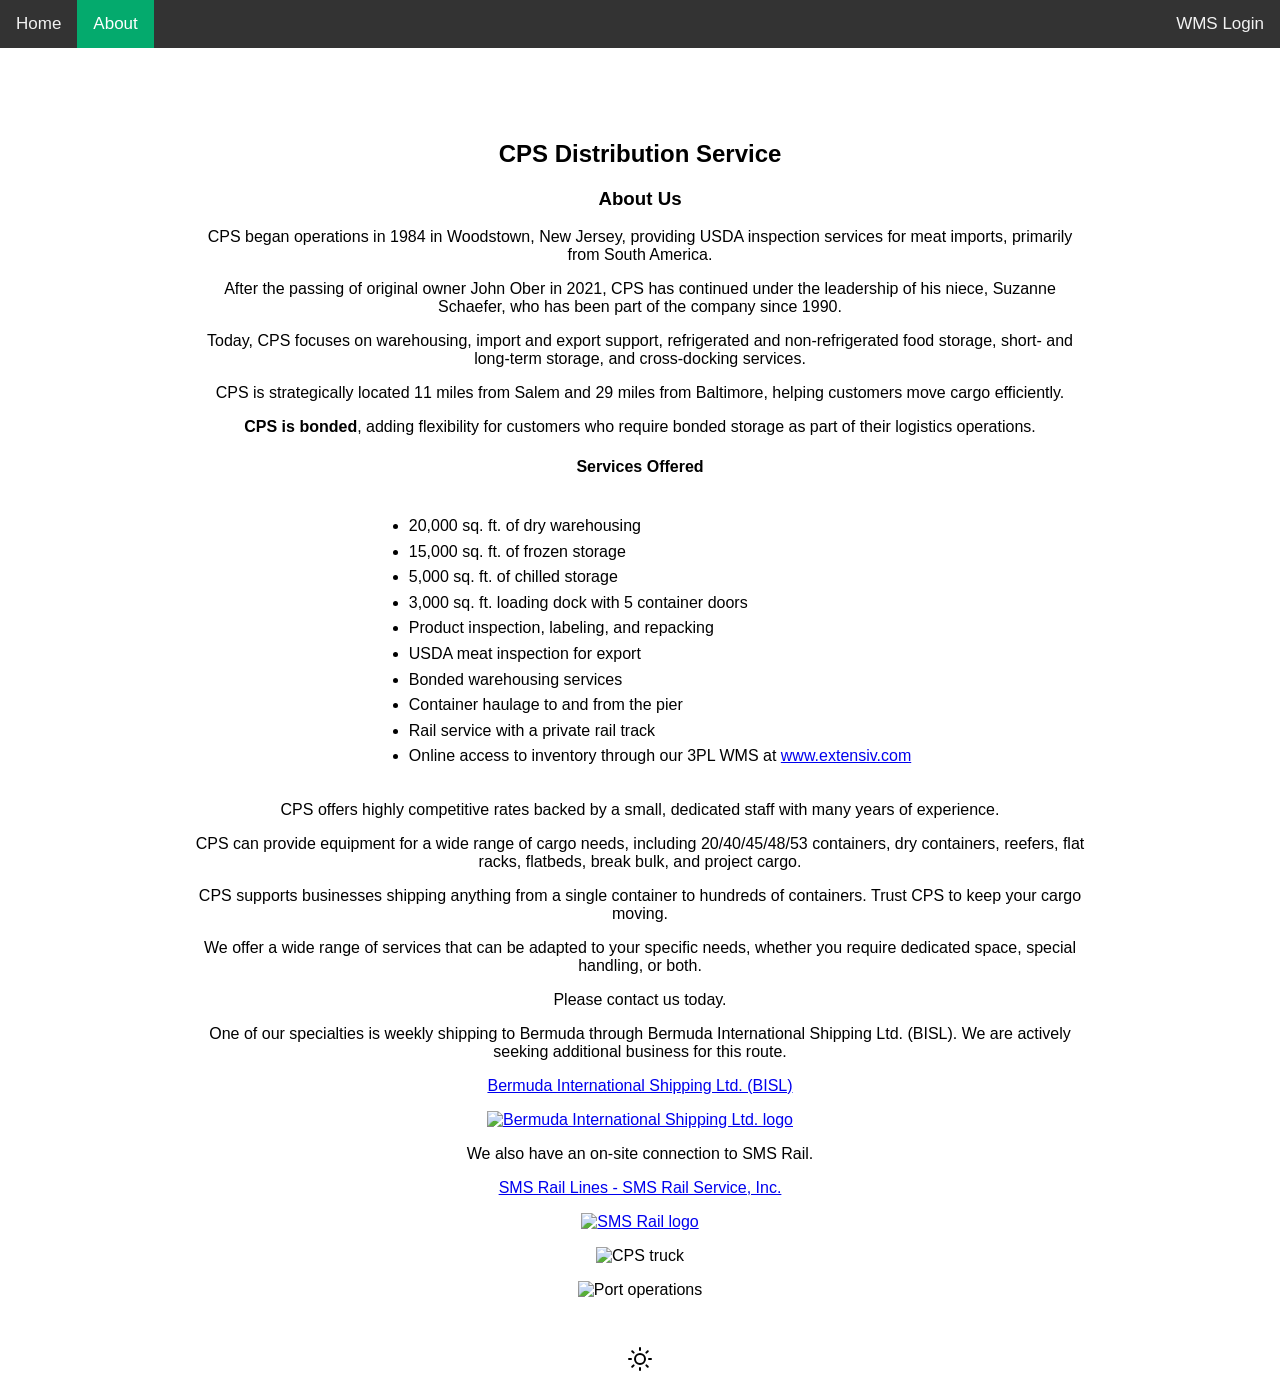
==== about.html @ a98e23cc "Update About page bonded status Co-authored-by: Copilot <223556219+Copilot@users.noreply.github.com>" ====
<!doctype html>
<html>
<head>
<!-- Google tag (gtag.js) --> 
<script async src="https://www.googletagmanager.com/gtag/js?id=G-Y0MDS5JPE9"></script> 
<script>
  window.dataLayer = window.dataLayer || [];
  function gtag(){dataLayer.push(arguments);}
  gtag('js', new Date());

  gtag('config', 'G-Y0MDS5JPE9');
</script>
<meta charset="utf-8">
<title>About www.cpsdist.com</title>
	<link rel="stylesheet" href="mystyle.css">
</head>

<body>

<div class="topnav"> 
	<a href="index.html">Home</a> 
	<a class="active" href="about.html">About</a>
	
  <div class="topnav-right"> 
	  <a href="https://app.extensiv.com/">WMS Login</a> 
	</div>
</div>
<main class="page-section content-wrap">
 <h2>&nbsp;</h2>
 <h2>CPS Distribution Service</h2>
 <h3>About Us</h3>

 <p>CPS began operations in 1984 in Woodstown, New Jersey, providing USDA inspection services for meat imports, primarily from South America.</p>
 <p>After the passing of original owner John Ober in 2021, CPS has continued under the leadership of his niece, Suzanne Schaefer, who has been part of the company since 1990.</p>
 <p>Today, CPS focuses on warehousing, import and export support, refrigerated and non-refrigerated food storage, short- and long-term storage, and cross-docking services.</p>
 <p>CPS is strategically located 11 miles from Salem and 29 miles from Baltimore, helping customers move cargo efficiently.</p>
 <p><strong>CPS is bonded</strong>, adding flexibility for customers who require bonded storage as part of their logistics operations.</p>

 <h4>Services Offered</h4>
 <div class="container">
	<ul class="myUL">
		<li>20,000 sq. ft. of dry warehousing</li>
		<li>15,000 sq. ft. of frozen storage</li>
		<li>5,000 sq. ft. of chilled storage</li>
		<li>3,000 sq. ft. loading dock with 5 container doors</li>
	  	<li>Product inspection, labeling, and repacking</li>
	   	<li>USDA meat inspection for export</li>
	   	<li>Bonded warehousing services</li>
	   	<li>Container haulage to and from the pier</li>
	   	<li>Rail service with a private rail track</li>
	   	<li>Online access to inventory through our 3PL WMS at <a href="https://www.extensiv.com">www.extensiv.com</a></li>
	</ul>
 </div>

 <p>CPS offers highly competitive rates backed by a small, dedicated staff with many years of experience.</p>
 <p>CPS can provide equipment for a wide range of cargo needs, including 20/40/45/48/53 containers, dry containers, reefers, flat racks, flatbeds, break bulk, and project cargo.</p>
 <p>CPS supports businesses shipping anything from a single container to hundreds of containers. Trust CPS to keep your cargo moving.</p>
 <p>We offer a wide range of services that can be adapted to your specific needs, whether you require dedicated space, special handling, or both.</p>
 <p>Please contact us today.</p>

 <p>One of our specialties is weekly shipping to Bermuda through Bermuda International Shipping Ltd. (BISL). We are actively seeking additional business for this route.</p>
 <p><a href="https://bermudaislander.bm/">Bermuda International Shipping Ltd. (BISL)</a></p>
 <p><a href="https://bermudaislander.bm/"><img class="about-logo" src="Photos/bisl.jpg" width="80" height="121" alt="Bermuda International Shipping Ltd. logo"></a></p>

 <p>We also have an on-site connection to SMS Rail.</p>
 <p><a href="https://smsrail.com/">SMS Rail Lines - SMS Rail Service, Inc.</a></p>
 <p><a href="https://smsrail.com/"><img class="about-logo" src="Photos/SMSLogo.png" width="202" height="113" alt="SMS Rail logo"></a></p>

 <p><img class="about-photo" src="Photos/BlueTruck.jpg" alt="CPS truck" width="650" height="433"></p>
 <p><img class="about-photo" src="Photos/Port.jpg" width="650" height="433" alt="Port operations"></p>
</main>

		<div align="center" class="toggle-container" id="themeToggle">
            <svg class="sun-icon" xmlns="http://www.w3.org/2000/svg" width="24" height="24" viewBox="0 0 24 24" fill="none" stroke="currentColor" stroke-width="2" stroke-linecap="round" stroke-linejoin="round">
                <circle cx="12" cy="12" r="5"></circle>
                <line x1="12" y1="1" x2="12" y2="3"></line>
                <line x1="12" y1="21" x2="12" y2="23"></line>
                <line x1="4.22" y1="4.22" x2="5.64" y2="5.64"></line>
                <line x1="18.36" y1="18.36" x2="19.78" y2="19.78"></line>
                <line x1="1" y1="12" x2="3" y2="12"></line>
                <line x1="21" y1="12" x2="23" y2="12"></line>
                <line x1="4.22" y1="19.78" x2="5.64" y2="18.36"></line>
                <line x1="18.36" y1="5.64" x2="19.78" y2="4.22"></line>
            </svg>
            <svg class="moon-icon" xmlns="http://www.w3.org/2000/svg" width="24" height="24" viewBox="0 0 24 24" fill="none" stroke="currentColor" stroke-width="2" stroke-linecap="round" stroke-linejoin="round">
                <path d="M21 12.79A9 9 0 1 1 11.21 3 7 7 0 0 0 21 12.79z"></path>
            </svg>
	</div>
		    <script src="script.js"></script>


<!-- Cloudflare Web Analytics --><script defer src='https://static.cloudflareinsights.com/beacon.min.js' data-cf-beacon='{"token": "e6b9dbf8e96c4eba8fe6dc95c6034bb9"}'></script><!-- End Cloudflare Web Analytics -->
	

</body>
</html>
---- mystyle.css ----
/* CSS Document */

body {
    margin: 0;
    font-family: Arial, Helvetica, sans-serif;
	background-color: white;
	color: black;
}
.dark-mode {
  background-color: black;
  color: white;
}

div.container {
  text-align: center;
}

.content-wrap {
  max-width: 900px;
  margin: 0 auto;
  padding: 72px 20px 32px;
  text-align: center;
}

.content-wrap h2,
.content-wrap h3,
.content-wrap h4,
.content-wrap p {
  margin-left: auto;
  margin-right: auto;
}

ul.myUL {
  display: inline-block;
  text-align: left;
  line-height: 1.6;
}

.about-logo {
  max-width: 100%;
  height: auto;
}

.about-photo {
  max-width: 100%;
  height: auto;
}

.topnav {
    overflow: hidden;
    background-color: #333;
	position: fixed;
	width: 100%;
	top: 0px;
}
.topnav a {
    float: left;
    color: #f2f2f2;
    text-align: center;
    padding: 14px 16px;
    text-decoration: none;
    font-size: 17px;
}
.topnav a:hover {
    background-color: #ddd;
    color: black;
}
.topnav a.active {
    background-color: #04AA6D;
    color: white;
}
.topnav-right {
    float: right;
}


/* Styles for the toggle container */
.toggle-container {
    cursor: pointer;
}
/* Styles for the sun and moon icons */
.sun-icon, .moon-icon {
    width: 24px;
    height: 24px;
    transition: opacity 0.3s;
}
/* Hide moon icon by default (light mode) */
.moon-icon {
    display: none;
}
/* Show moon icon and hide sun icon in dark mode */
.dark-mode .sun-icon {
    display: none;
}
.dark-mode .moon-icon {
    display: inline-block;
}

/* Mobile map */
@media screen and (max-width:767px) {
iframe[src*="google"] {
    width: 95% !important;
}
}
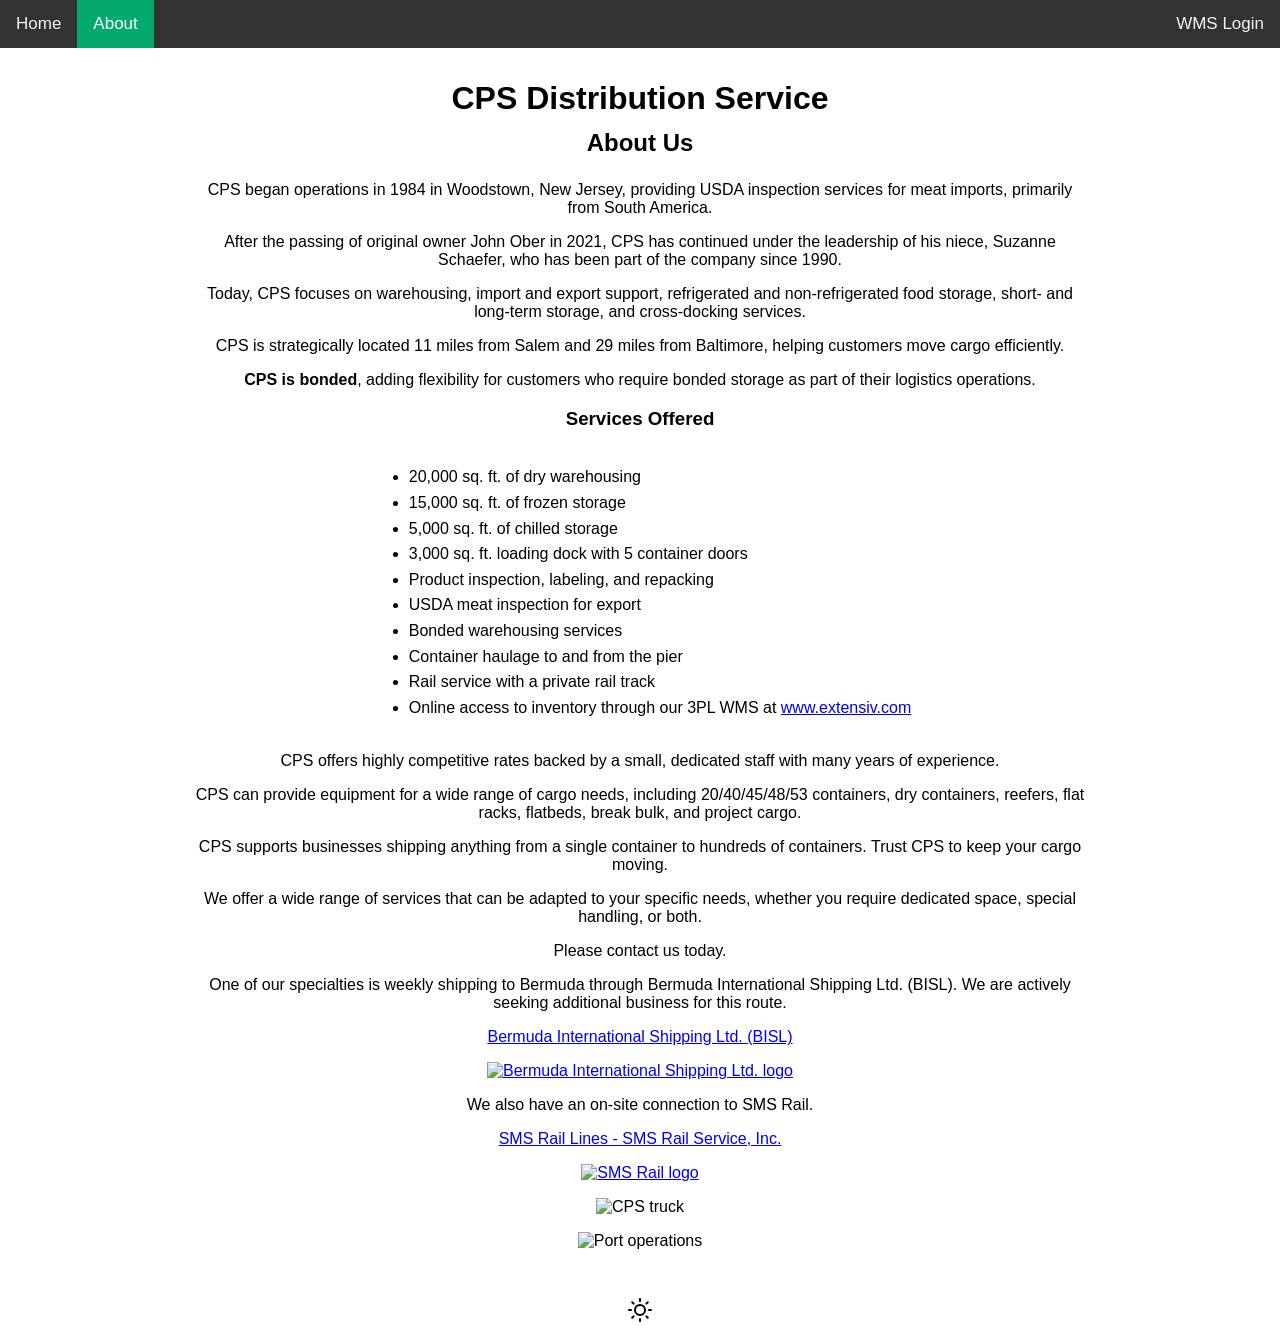
==== commit 5da6aa64: "Align home and about page headers Co-authored-by: Copilot <223556219+Copilot@users.noreply.github.co" ====
--- a/about.html
+++ b/about.html
@@ -26,9 +26,10 @@
 	</div>
 </div>
 <main class="page-section content-wrap">
- <h2>&nbsp;</h2>
- <h2>CPS Distribution Service</h2>
- <h3>About Us</h3>
+ <header class="page-header">
+   <h1>CPS Distribution Service</h1>
+   <h2>About Us</h2>
+ </header>
 
  <p>CPS began operations in 1984 in Woodstown, New Jersey, providing USDA inspection services for meat imports, primarily from South America.</p>
  <p>After the passing of original owner John Ober in 2021, CPS has continued under the leadership of his niece, Suzanne Schaefer, who has been part of the company since 1990.</p>
@@ -36,7 +37,7 @@
  <p>CPS is strategically located 11 miles from Salem and 29 miles from Baltimore, helping customers move cargo efficiently.</p>
  <p><strong>CPS is bonded</strong>, adding flexibility for customers who require bonded storage as part of their logistics operations.</p>
 
- <h4>Services Offered</h4>
+ <h3>Services Offered</h3>
  <div class="container">
 	<ul class="myUL">
 		<li>20,000 sq. ft. of dry warehousing</li>
--- a/mystyle.css
+++ b/mystyle.css
@@ -22,6 +22,21 @@
   text-align: center;
 }
 
+.page-header {
+  padding-top: 8px;
+  margin-bottom: 24px;
+}
+
+.page-header h1,
+.page-header h2 {
+  margin: 0;
+}
+
+.page-header h2 {
+  margin-top: 12px;
+}
+
+.content-wrap h1,
 .content-wrap h2,
 .content-wrap h3,
 .content-wrap h4,
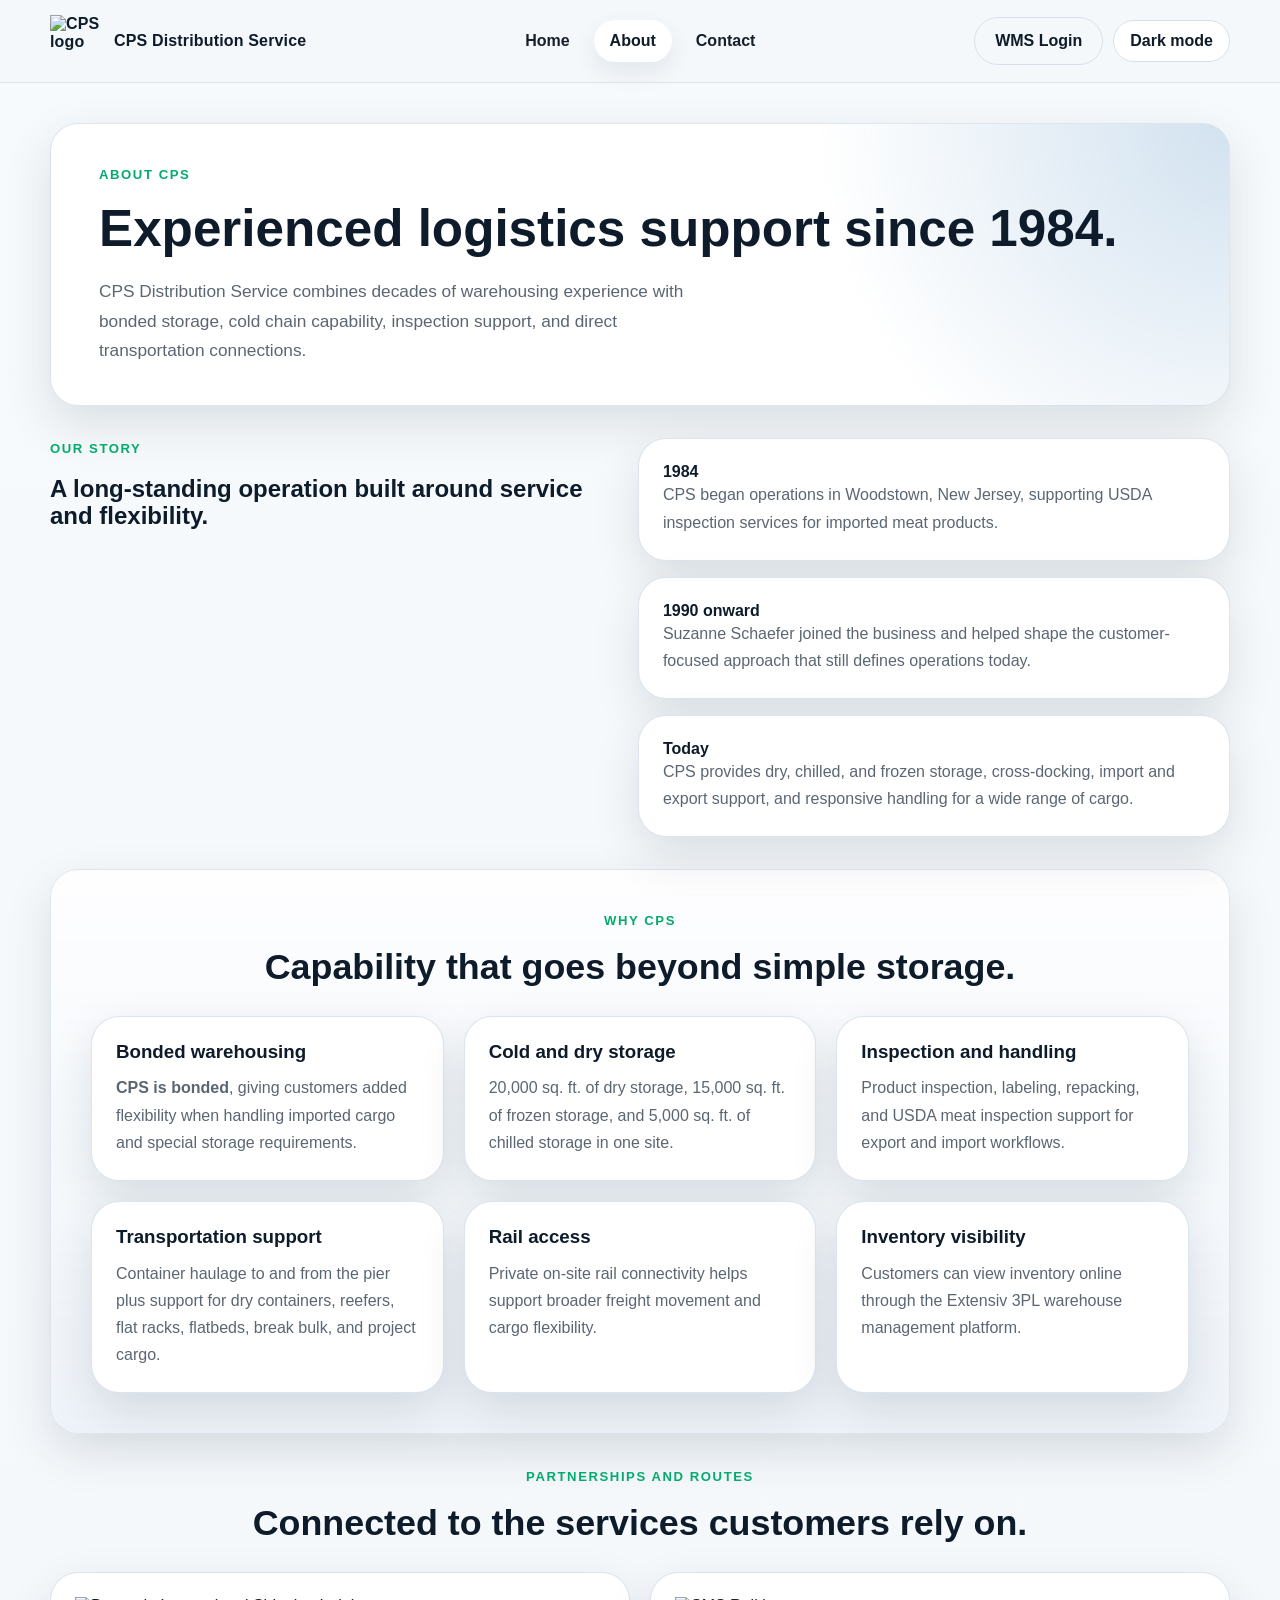
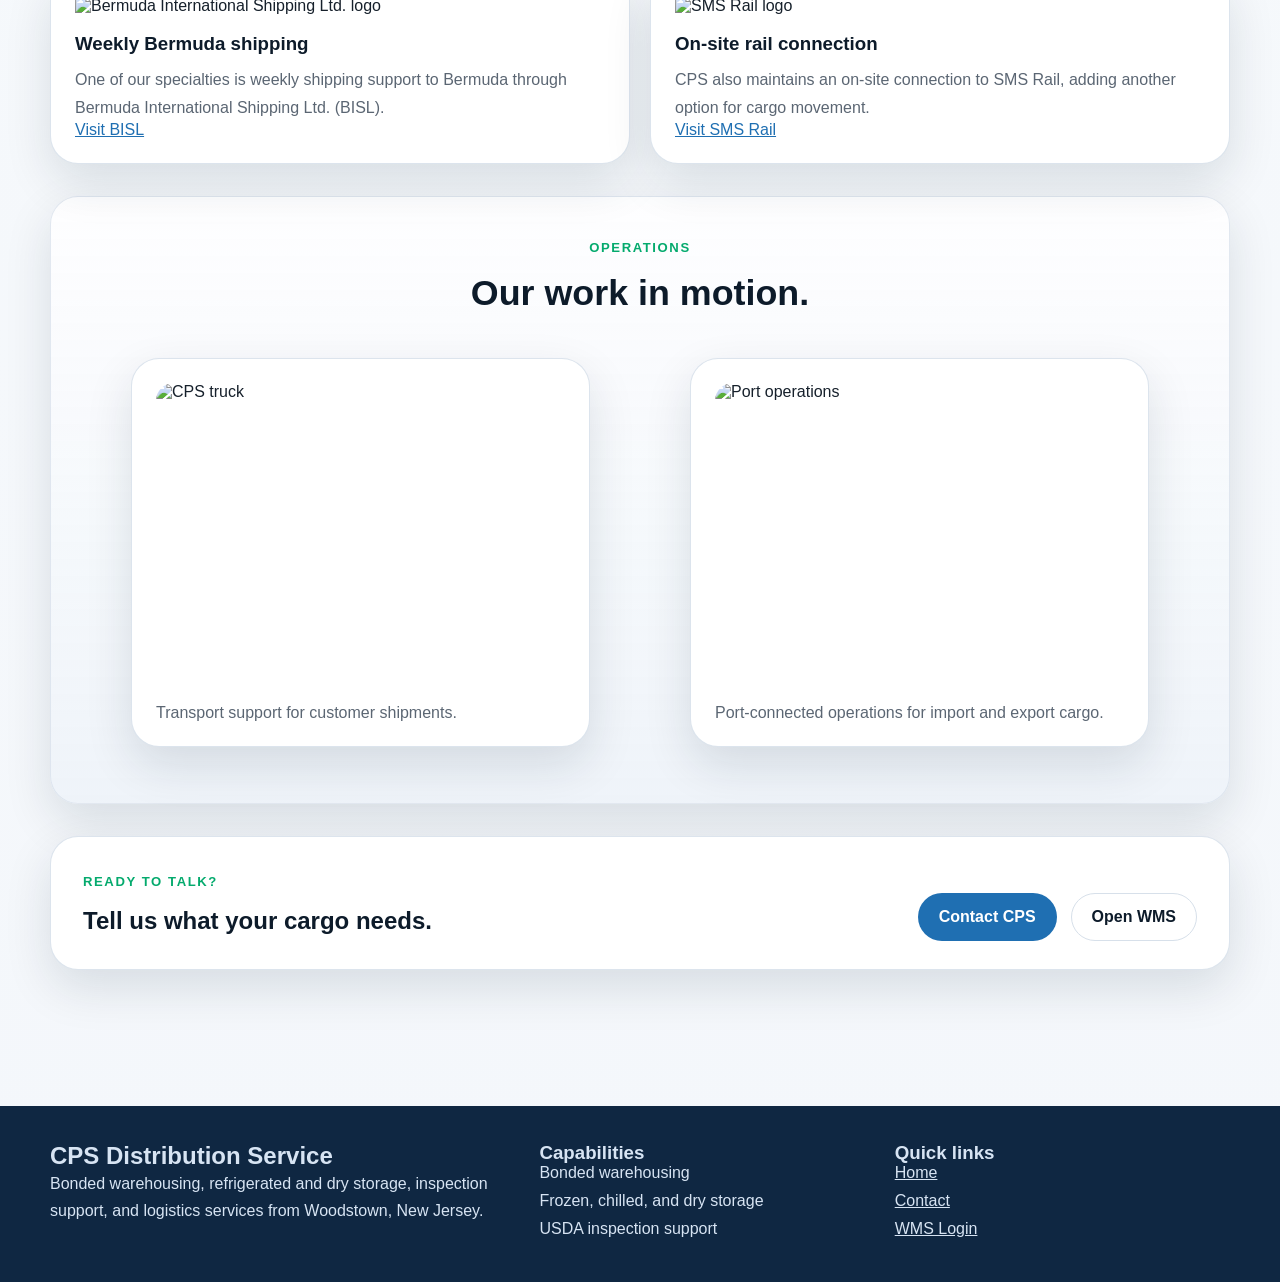
==== commit 8be16e94: "Refresh CPS website design Co-authored-by: Copilot <223556219+Copilot@users.noreply.github.com>" ====
--- a/about.html
+++ b/about.html
@@ -1,8 +1,8 @@
 <!doctype html>
-<html>
+<html lang="en">
 <head>
-<!-- Google tag (gtag.js) --> 
-<script async src="https://www.googletagmanager.com/gtag/js?id=G-Y0MDS5JPE9"></script> 
+<!-- Google tag (gtag.js) -->
+<script async src="https://www.googletagmanager.com/gtag/js?id=G-Y0MDS5JPE9"></script>
 <script>
   window.dataLayer = window.dataLayer || [];
   function gtag(){dataLayer.push(arguments);}
@@ -11,87 +11,174 @@
   gtag('config', 'G-Y0MDS5JPE9');
 </script>
 <meta charset="utf-8">
-<title>About www.cpsdist.com</title>
-	<link rel="stylesheet" href="mystyle.css">
+<meta name="viewport" content="width=device-width, initial-scale=1">
+<title>About CPS Distribution Service</title>
+<meta name="description" content="Learn about CPS Distribution Service, our bonded warehousing capabilities, cold storage, rail access, and shipping partnerships.">
+<link rel="stylesheet" href="mystyle.css">
 </head>
 
 <body>
+<header class="site-header">
+  <div class="topnav">
+    <a class="nav-brand" href="index.html">
+      <img src="Photos/Trans.png" alt="CPS logo">
+      <span>CPS Distribution Service</span>
+    </a>
+    <nav class="nav-links" aria-label="Main navigation">
+      <a href="index.html">Home</a>
+      <a class="active" href="about.html">About</a>
+      <a href="contact.html">Contact</a>
+    </nav>
+    <div class="nav-actions">
+      <a class="button button-secondary nav-button" href="https://app.extensiv.com/">WMS Login</a>
+      <button class="theme-toggle" id="themeToggle" type="button" aria-label="Toggle color theme">Dark mode</button>
+    </div>
+  </div>
+</header>
 
-<div class="topnav"> 
-	<a href="index.html">Home</a> 
-	<a class="active" href="about.html">About</a>
-	
-  <div class="topnav-right"> 
-	  <a href="https://app.extensiv.com/">WMS Login</a> 
-	</div>
-</div>
-<main class="page-section content-wrap">
- <header class="page-header">
-   <h1>CPS Distribution Service</h1>
-   <h2>About Us</h2>
- </header>
+<main class="page-main">
+  <section class="hero hero-page">
+    <div class="section-heading section-heading-left">
+      <p class="eyebrow">About CPS</p>
+      <h1>Experienced logistics support since 1984.</h1>
+      <p class="hero-text">CPS Distribution Service combines decades of warehousing experience with bonded storage, cold chain capability, inspection support, and direct transportation connections.</p>
+    </div>
+  </section>
 
- <p>CPS began operations in 1984 in Woodstown, New Jersey, providing USDA inspection services for meat imports, primarily from South America.</p>
- <p>After the passing of original owner John Ober in 2021, CPS has continued under the leadership of his niece, Suzanne Schaefer, who has been part of the company since 1990.</p>
- <p>Today, CPS focuses on warehousing, import and export support, refrigerated and non-refrigerated food storage, short- and long-term storage, and cross-docking services.</p>
- <p>CPS is strategically located 11 miles from Salem and 29 miles from Baltimore, helping customers move cargo efficiently.</p>
- <p><strong>CPS is bonded</strong>, adding flexibility for customers who require bonded storage as part of their logistics operations.</p>
+  <section class="section">
+    <div class="split-section">
+      <div>
+        <p class="eyebrow">Our story</p>
+        <h2>A long-standing operation built around service and flexibility.</h2>
+      </div>
+      <div class="stacked-cards">
+        <article class="info-card">
+          <strong>1984</strong>
+          <p>CPS began operations in Woodstown, New Jersey, supporting USDA inspection services for imported meat products.</p>
+        </article>
+        <article class="info-card">
+          <strong>1990 onward</strong>
+          <p>Suzanne Schaefer joined the business and helped shape the customer-focused approach that still defines operations today.</p>
+        </article>
+        <article class="info-card">
+          <strong>Today</strong>
+          <p>CPS provides dry, chilled, and frozen storage, cross-docking, import and export support, and responsive handling for a wide range of cargo.</p>
+        </article>
+      </div>
+    </div>
+  </section>
 
- <h3>Services Offered</h3>
- <div class="container">
-	<ul class="myUL">
-		<li>20,000 sq. ft. of dry warehousing</li>
-		<li>15,000 sq. ft. of frozen storage</li>
-		<li>5,000 sq. ft. of chilled storage</li>
-		<li>3,000 sq. ft. loading dock with 5 container doors</li>
-	  	<li>Product inspection, labeling, and repacking</li>
-	   	<li>USDA meat inspection for export</li>
-	   	<li>Bonded warehousing services</li>
-	   	<li>Container haulage to and from the pier</li>
-	   	<li>Rail service with a private rail track</li>
-	   	<li>Online access to inventory through our 3PL WMS at <a href="https://www.extensiv.com">www.extensiv.com</a></li>
-	</ul>
- </div>
+  <section class="section section-muted">
+    <div class="section-heading">
+      <p class="eyebrow">Why CPS</p>
+      <h2>Capability that goes beyond simple storage.</h2>
+    </div>
+    <div class="cards-grid">
+      <article class="card">
+        <h3>Bonded warehousing</h3>
+        <p><strong>CPS is bonded</strong>, giving customers added flexibility when handling imported cargo and special storage requirements.</p>
+      </article>
+      <article class="card">
+        <h3>Cold and dry storage</h3>
+        <p>20,000 sq. ft. of dry storage, 15,000 sq. ft. of frozen storage, and 5,000 sq. ft. of chilled storage in one site.</p>
+      </article>
+      <article class="card">
+        <h3>Inspection and handling</h3>
+        <p>Product inspection, labeling, repacking, and USDA meat inspection support for export and import workflows.</p>
+      </article>
+      <article class="card">
+        <h3>Transportation support</h3>
+        <p>Container haulage to and from the pier plus support for dry containers, reefers, flat racks, flatbeds, break bulk, and project cargo.</p>
+      </article>
+      <article class="card">
+        <h3>Rail access</h3>
+        <p>Private on-site rail connectivity helps support broader freight movement and cargo flexibility.</p>
+      </article>
+      <article class="card">
+        <h3>Inventory visibility</h3>
+        <p>Customers can view inventory online through the Extensiv 3PL warehouse management platform.</p>
+      </article>
+    </div>
+  </section>
 
- <p>CPS offers highly competitive rates backed by a small, dedicated staff with many years of experience.</p>
- <p>CPS can provide equipment for a wide range of cargo needs, including 20/40/45/48/53 containers, dry containers, reefers, flat racks, flatbeds, break bulk, and project cargo.</p>
- <p>CPS supports businesses shipping anything from a single container to hundreds of containers. Trust CPS to keep your cargo moving.</p>
- <p>We offer a wide range of services that can be adapted to your specific needs, whether you require dedicated space, special handling, or both.</p>
- <p>Please contact us today.</p>
+  <section class="section">
+    <div class="section-heading">
+      <p class="eyebrow">Partnerships and routes</p>
+      <h2>Connected to the services customers rely on.</h2>
+    </div>
+    <div class="logo-grid">
+      <article class="logo-card">
+        <img class="partner-logo" src="Photos/bisl.jpg" alt="Bermuda International Shipping Ltd. logo">
+        <h3>Weekly Bermuda shipping</h3>
+        <p>One of our specialties is weekly shipping support to Bermuda through Bermuda International Shipping Ltd. (BISL).</p>
+        <a href="https://bermudaislander.bm/">Visit BISL</a>
+      </article>
+      <article class="logo-card">
+        <img class="partner-logo" src="Photos/SMSLogo.png" alt="SMS Rail logo">
+        <h3>On-site rail connection</h3>
+        <p>CPS also maintains an on-site connection to SMS Rail, adding another option for cargo movement.</p>
+        <a href="https://smsrail.com/">Visit SMS Rail</a>
+      </article>
+    </div>
+  </section>
 
- <p>One of our specialties is weekly shipping to Bermuda through Bermuda International Shipping Ltd. (BISL). We are actively seeking additional business for this route.</p>
- <p><a href="https://bermudaislander.bm/">Bermuda International Shipping Ltd. (BISL)</a></p>
- <p><a href="https://bermudaislander.bm/"><img class="about-logo" src="Photos/bisl.jpg" width="80" height="121" alt="Bermuda International Shipping Ltd. logo"></a></p>
+  <section class="section section-muted">
+    <div class="section-heading">
+      <p class="eyebrow">Operations</p>
+      <h2>Our work in motion.</h2>
+    </div>
+    <div class="photo-grid">
+      <figure class="photo-card">
+        <img class="about-photo" src="Photos/BlueTruck.jpg" alt="CPS truck">
+        <figcaption>Transport support for customer shipments.</figcaption>
+      </figure>
+      <figure class="photo-card">
+        <img class="about-photo" src="Photos/Port.jpg" alt="Port operations">
+        <figcaption>Port-connected operations for import and export cargo.</figcaption>
+      </figure>
+    </div>
+  </section>
 
- <p>We also have an on-site connection to SMS Rail.</p>
- <p><a href="https://smsrail.com/">SMS Rail Lines - SMS Rail Service, Inc.</a></p>
- <p><a href="https://smsrail.com/"><img class="about-logo" src="Photos/SMSLogo.png" width="202" height="113" alt="SMS Rail logo"></a></p>
-
- <p><img class="about-photo" src="Photos/BlueTruck.jpg" alt="CPS truck" width="650" height="433"></p>
- <p><img class="about-photo" src="Photos/Port.jpg" width="650" height="433" alt="Port operations"></p>
+  <section class="section">
+    <div class="cta-band">
+      <div>
+        <p class="eyebrow">Ready to talk?</p>
+        <h2>Tell us what your cargo needs.</h2>
+      </div>
+      <div class="button-row">
+        <a class="button" href="contact.html">Contact CPS</a>
+        <a class="button button-secondary" href="https://app.extensiv.com/">Open WMS</a>
+      </div>
+    </div>
+  </section>
 </main>
 
-		<div align="center" class="toggle-container" id="themeToggle">
-            <svg class="sun-icon" xmlns="http://www.w3.org/2000/svg" width="24" height="24" viewBox="0 0 24 24" fill="none" stroke="currentColor" stroke-width="2" stroke-linecap="round" stroke-linejoin="round">
-                <circle cx="12" cy="12" r="5"></circle>
-                <line x1="12" y1="1" x2="12" y2="3"></line>
-                <line x1="12" y1="21" x2="12" y2="23"></line>
-                <line x1="4.22" y1="4.22" x2="5.64" y2="5.64"></line>
-                <line x1="18.36" y1="18.36" x2="19.78" y2="19.78"></line>
-                <line x1="1" y1="12" x2="3" y2="12"></line>
-                <line x1="21" y1="12" x2="23" y2="12"></line>
-                <line x1="4.22" y1="19.78" x2="5.64" y2="18.36"></line>
-                <line x1="18.36" y1="5.64" x2="19.78" y2="4.22"></line>
-            </svg>
-            <svg class="moon-icon" xmlns="http://www.w3.org/2000/svg" width="24" height="24" viewBox="0 0 24 24" fill="none" stroke="currentColor" stroke-width="2" stroke-linecap="round" stroke-linejoin="round">
-                <path d="M21 12.79A9 9 0 1 1 11.21 3 7 7 0 0 0 21 12.79z"></path>
-            </svg>
-	</div>
-		    <script src="script.js"></script>
+<footer class="site-footer">
+  <div class="footer-grid">
+    <div>
+      <h2>CPS Distribution Service</h2>
+      <p>Bonded warehousing, refrigerated and dry storage, inspection support, and logistics services from Woodstown, New Jersey.</p>
+    </div>
+    <div>
+      <h3>Capabilities</h3>
+      <ul class="footer-list">
+        <li>Bonded warehousing</li>
+        <li>Frozen, chilled, and dry storage</li>
+        <li>USDA inspection support</li>
+      </ul>
+    </div>
+    <div>
+      <h3>Quick links</h3>
+      <ul class="footer-list">
+        <li><a href="index.html">Home</a></li>
+        <li><a href="contact.html">Contact</a></li>
+        <li><a href="https://app.extensiv.com/">WMS Login</a></li>
+      </ul>
+    </div>
+  </div>
+</footer>
 
-
-<!-- Cloudflare Web Analytics --><script defer src='https://static.cloudflareinsights.com/beacon.min.js' data-cf-beacon='{"token": "e6b9dbf8e96c4eba8fe6dc95c6034bb9"}'></script><!-- End Cloudflare Web Analytics -->
-	
-
+<script src="script.js"></script>
+<!-- Cloudflare Web Analytics --><script defer src="https://static.cloudflareinsights.com/beacon.min.js" data-cf-beacon='{"token": "e6b9dbf8e96c4eba8fe6dc95c6034bb9"}'></script><!-- End Cloudflare Web Analytics -->
 </body>
 </html>
--- a/mystyle.css
+++ b/mystyle.css
@@ -1,119 +1,714 @@
 /* CSS Document */
 
+:root {
+  --bg: #f4f7fb;
+  --surface: #ffffff;
+  --surface-muted: #eef3f9;
+  --surface-strong: #0f2742;
+  --text: #16202b;
+  --text-muted: #5b6673;
+  --heading: #0d1b2a;
+  --border: #d7e0ea;
+  --primary: #1f6fb2;
+  --primary-dark: #164f80;
+  --accent: #04aa6d;
+  --shadow: 0 18px 48px rgba(12, 31, 53, 0.12);
+  --radius-lg: 28px;
+  --radius-md: 18px;
+  --radius-sm: 12px;
+  --page-width: 1180px;
+}
+
+* {
+  box-sizing: border-box;
+}
+
+html {
+  scroll-behavior: smooth;
+}
+
 body {
-    margin: 0;
-    font-family: Arial, Helvetica, sans-serif;
-	background-color: white;
-	color: black;
-}
-.dark-mode {
-  background-color: black;
-  color: white;
-}
-
-div.container {
+  margin: 0;
+  font-family: "Segoe UI", Tahoma, Geneva, Verdana, sans-serif;
+  background: linear-gradient(180deg, #f7fafc 0%, var(--bg) 100%);
+  color: var(--text);
+}
+
+body.dark-mode {
+  --bg: #07111d;
+  --surface: #0f1b2a;
+  --surface-muted: #142336;
+  --surface-strong: #102844;
+  --text: #edf4fb;
+  --text-muted: #b1bfce;
+  --heading: #ffffff;
+  --border: #284058;
+  --primary: #4aa3f0;
+  --primary-dark: #2e80c8;
+  --accent: #35c98f;
+  --shadow: 0 18px 48px rgba(0, 0, 0, 0.38);
+}
+
+img {
+  display: block;
+  max-width: 100%;
+}
+
+a {
+  color: var(--primary);
+}
+
+a:hover {
+  color: var(--primary-dark);
+}
+
+p {
+  margin: 0;
+  line-height: 1.7;
+  color: var(--text-muted);
+}
+
+h1,
+h2,
+h3,
+h4 {
+  margin: 0;
+  color: var(--heading);
+  line-height: 1.15;
+}
+
+ul {
+  margin: 0;
+  padding: 0;
+}
+
+.site-header {
+  position: sticky;
+  top: 0;
+  z-index: 100;
+  backdrop-filter: blur(14px);
+  background: rgba(244, 247, 251, 0.85);
+  border-bottom: 1px solid rgba(215, 224, 234, 0.8);
+}
+
+.dark-mode .site-header {
+  background: rgba(7, 17, 29, 0.88);
+  border-bottom-color: rgba(40, 64, 88, 0.9);
+}
+
+.topnav {
+  width: min(var(--page-width), calc(100% - 32px));
+  margin: 0 auto;
+  min-height: 82px;
+  display: flex;
+  align-items: center;
+  justify-content: space-between;
+  gap: 20px;
+  padding: 14px 0;
+}
+
+.nav-brand {
+  display: inline-flex;
+  align-items: center;
+  gap: 12px;
+  color: var(--heading);
+  text-decoration: none;
+  font-weight: 700;
+  letter-spacing: 0.01em;
+}
+
+.nav-brand img {
+  width: 52px;
+  height: 52px;
+  object-fit: contain;
+}
+
+.nav-links {
+  display: flex;
+  align-items: center;
+  gap: 8px;
+  flex-wrap: wrap;
+}
+
+.nav-links a {
+  padding: 12px 16px;
+  border-radius: 999px;
+  text-decoration: none;
+  color: var(--text);
+  font-weight: 600;
+}
+
+.nav-links a:hover,
+.nav-links a.active {
+  background: var(--surface);
+  color: var(--heading);
+  box-shadow: 0 10px 24px rgba(12, 31, 53, 0.08);
+}
+
+.dark-mode .nav-links a:hover,
+.dark-mode .nav-links a.active {
+  box-shadow: none;
+}
+
+.nav-actions {
+  display: flex;
+  align-items: center;
+  gap: 10px;
+  flex-wrap: wrap;
+  justify-content: flex-end;
+}
+
+.nav-button {
+  padding: 10px 16px;
+}
+
+.theme-toggle {
+  border: 1px solid var(--border);
+  background: var(--surface);
+  color: var(--heading);
+  border-radius: 999px;
+  padding: 11px 16px;
+  font: inherit;
+  font-weight: 600;
+  cursor: pointer;
+}
+
+.theme-toggle:hover {
+  border-color: var(--primary);
+  color: var(--primary);
+}
+
+.page-main {
+  width: min(var(--page-width), calc(100% - 32px));
+  margin: 0 auto;
+  padding: 40px 0 80px;
+}
+
+.section {
+  padding: 32px 0;
+}
+
+.section-muted {
+  background: linear-gradient(180deg, rgba(255, 255, 255, 0.82) 0%, rgba(238, 243, 249, 0.96) 100%);
+  border: 1px solid rgba(215, 224, 234, 0.72);
+  border-radius: var(--radius-lg);
+  padding: 40px;
+  box-shadow: var(--shadow);
+}
+
+.dark-mode .section-muted {
+  background: linear-gradient(180deg, rgba(15, 27, 42, 0.95) 0%, rgba(20, 35, 54, 0.95) 100%);
+}
+
+.hero {
+  background: radial-gradient(circle at top right, rgba(31, 111, 178, 0.2), transparent 34%), var(--surface);
+  border: 1px solid rgba(215, 224, 234, 0.8);
+  border-radius: 36px;
+  box-shadow: var(--shadow);
+}
+
+.hero-home {
+  padding: 48px;
+}
+
+.hero-page {
+  padding: 40px 48px;
+}
+
+.hero-grid {
+  display: grid;
+  grid-template-columns: minmax(0, 1.4fr) minmax(300px, 0.9fr);
+  gap: 32px;
+  align-items: center;
+}
+
+.hero-copy h1,
+.hero-page h1 {
+  font-size: clamp(2.4rem, 4vw, 4.1rem);
+  margin-bottom: 18px;
+}
+
+.hero-text {
+  max-width: 64ch;
+  font-size: 1.08rem;
+}
+
+.eyebrow {
+  display: inline-block;
+  margin-bottom: 14px;
+  font-size: 0.82rem;
+  font-weight: 700;
+  letter-spacing: 0.12em;
+  text-transform: uppercase;
+  color: var(--accent);
+}
+
+.button-row {
+  display: flex;
+  flex-wrap: wrap;
+  gap: 14px;
+  margin-top: 28px;
+}
+
+.button {
+  display: inline-flex;
+  align-items: center;
+  justify-content: center;
+  gap: 8px;
+  min-height: 48px;
+  padding: 0 20px;
+  border-radius: 999px;
+  border: 1px solid transparent;
+  background: var(--primary);
+  color: #ffffff;
+  text-decoration: none;
+  font-weight: 700;
+  transition: transform 0.2s ease, background 0.2s ease, border-color 0.2s ease;
+}
+
+.button:hover {
+  background: var(--primary-dark);
+  color: #ffffff;
+  transform: translateY(-1px);
+}
+
+.button-secondary {
+  background: transparent;
+  color: var(--heading);
+  border-color: var(--border);
+}
+
+.button-secondary:hover {
+  background: var(--surface-muted);
+  color: var(--heading);
+}
+
+.hero-meta {
+  margin-top: 28px;
+  display: grid;
+  grid-template-columns: repeat(3, minmax(0, 1fr));
+  gap: 12px;
+}
+
+.meta-card,
+.highlight-card,
+.card,
+.stat-card,
+.trust-item,
+.contact-card,
+.info-card,
+.logo-card,
+.photo-card,
+.map-card,
+.contact-panel,
+.cta-band,
+.gallery,
+.section-muted,
+.hero {
+  border-radius: var(--radius-lg);
+}
+
+.meta-card,
+.highlight-card,
+.card,
+.stat-card,
+.trust-item,
+.contact-card,
+.info-card,
+.logo-card,
+.photo-card,
+.map-card,
+.contact-panel,
+.gallery,
+.cta-band {
+  background: var(--surface);
+  border: 1px solid rgba(215, 224, 234, 0.86);
+  box-shadow: var(--shadow);
+}
+
+.meta-card {
+  padding: 18px;
+}
+
+.meta-card strong,
+.highlight-label,
+.trust-item strong,
+.stat-card strong,
+.info-card strong {
+  display: block;
+  color: var(--heading);
+}
+
+.meta-card span,
+.stat-card span,
+.trust-item span {
+  display: block;
+  margin-top: 8px;
+  color: var(--text-muted);
+}
+
+.hero-panel {
+  display: grid;
+  gap: 18px;
+}
+
+.hero-logo {
+  width: min(220px, 56%);
+  margin: 0 auto;
+}
+
+.highlight-card {
+  padding: 24px;
+}
+
+.highlight-label {
+  margin-bottom: 14px;
+  font-size: 1rem;
+}
+
+.highlight-list {
+  padding-left: 18px;
+  color: var(--text-muted);
+  line-height: 1.8;
+}
+
+.section-heading {
   text-align: center;
-}
-
-.content-wrap {
-  max-width: 900px;
+  margin-bottom: 28px;
+}
+
+.section-heading h2 {
+  font-size: clamp(1.8rem, 2.8vw, 2.8rem);
+}
+
+.section-heading-left {
+  text-align: left;
+  margin-bottom: 0;
+}
+
+.trust-grid,
+.cards-grid,
+.stats-grid,
+.contact-grid,
+.logo-grid,
+.photo-grid,
+.footer-grid {
+  display: grid;
+  gap: 20px;
+}
+
+.trust-grid {
+  grid-template-columns: repeat(5, minmax(0, 1fr));
+}
+
+.cards-grid {
+  grid-template-columns: repeat(3, minmax(0, 1fr));
+}
+
+.stats-grid {
+  grid-template-columns: repeat(2, minmax(0, 1fr));
+}
+
+.contact-grid {
+  grid-template-columns: repeat(4, minmax(0, 1fr));
+}
+
+.logo-grid,
+.photo-grid {
+  grid-template-columns: repeat(2, minmax(0, 1fr));
+}
+
+.trust-item,
+.card,
+.stat-card,
+.contact-card,
+.info-card,
+.logo-card,
+.photo-card {
+  padding: 24px;
+}
+
+.card h3,
+.contact-card h2,
+.logo-card h3 {
+  margin-bottom: 12px;
+}
+
+.split-section {
+  display: grid;
+  grid-template-columns: minmax(0, 1fr) minmax(0, 1.05fr);
+  gap: 24px;
+  align-items: start;
+}
+
+.stacked-cards {
+  display: grid;
+  gap: 16px;
+}
+
+.partner-logo {
+  max-height: 96px;
+  width: auto;
+  margin-bottom: 18px;
+  object-fit: contain;
+}
+
+.about-photo {
+  width: 100%;
+  aspect-ratio: 4 / 3;
+  object-fit: cover;
+  border-radius: 18px;
+}
+
+.photo-card figcaption {
+  margin-top: 14px;
+  color: var(--text-muted);
+}
+
+.gallery {
+  padding: 24px;
+}
+
+.gallery-stage {
+  position: relative;
+  overflow: hidden;
+  border-radius: 22px;
+}
+
+.gallery-slide {
+  display: none;
+  margin: 0;
+}
+
+.gallery-slide.is-active {
+  display: block;
+}
+
+.gallery-slide img {
+  width: 100%;
+  aspect-ratio: 16 / 9;
+  object-fit: cover;
+  border-radius: 22px;
+}
+
+.gallery-slide figcaption {
+  margin-top: 14px;
+  color: var(--text-muted);
+}
+
+.gallery-control {
+  position: absolute;
+  top: 50%;
+  transform: translateY(-50%);
+  min-width: 104px;
+  border: none;
+  background: rgba(15, 39, 66, 0.78);
+  color: #ffffff;
+  padding: 12px 16px;
+  border-radius: 999px;
+  cursor: pointer;
+}
+
+.gallery-prev {
+  left: 18px;
+}
+
+.gallery-next {
+  right: 18px;
+}
+
+.gallery-thumbs {
+  display: flex;
+  flex-wrap: wrap;
+  gap: 12px;
+  margin-top: 18px;
+}
+
+.gallery-thumb {
+  border: 1px solid var(--border);
+  background: var(--surface-muted);
+  color: var(--heading);
+  border-radius: 999px;
+  padding: 10px 16px;
+  font: inherit;
+  font-weight: 600;
+  cursor: pointer;
+}
+
+.gallery-thumb.is-active {
+  background: var(--primary);
+  border-color: var(--primary);
+  color: #ffffff;
+}
+
+.contact-panel,
+.map-card {
+  padding: 28px;
+}
+
+.map-card iframe {
+  width: 100%;
+  min-height: 380px;
+  border: 0;
+  border-radius: 18px;
+}
+
+.contact-actions {
+  margin: 24px 0;
+}
+
+.detail-list,
+.footer-list {
+  list-style: none;
+}
+
+.detail-list li,
+.footer-list li {
+  margin-bottom: 10px;
+  color: var(--text-muted);
+}
+
+.cta-band {
+  display: flex;
+  align-items: center;
+  justify-content: space-between;
+  gap: 20px;
+  padding: 28px 32px;
+}
+
+.cta-band-tight {
+  align-items: flex-start;
+}
+
+.site-footer {
+  background: var(--surface-strong);
+  color: #d7e4f3;
+  margin-top: 24px;
+}
+
+.site-footer h2,
+.site-footer h3,
+.site-footer p,
+.site-footer a,
+.site-footer li {
+  color: inherit;
+}
+
+.footer-grid {
+  width: min(var(--page-width), calc(100% - 32px));
   margin: 0 auto;
-  padding: 72px 20px 32px;
-  text-align: center;
-}
-
-.page-header {
-  padding-top: 8px;
-  margin-bottom: 24px;
-}
-
-.page-header h1,
-.page-header h2 {
-  margin: 0;
-}
-
-.page-header h2 {
-  margin-top: 12px;
-}
-
-.content-wrap h1,
-.content-wrap h2,
-.content-wrap h3,
-.content-wrap h4,
-.content-wrap p {
-  margin-left: auto;
-  margin-right: auto;
-}
-
-ul.myUL {
-  display: inline-block;
-  text-align: left;
-  line-height: 1.6;
-}
-
-.about-logo {
-  max-width: 100%;
-  height: auto;
-}
-
-.about-photo {
-  max-width: 100%;
-  height: auto;
-}
-
-.topnav {
-    overflow: hidden;
-    background-color: #333;
-	position: fixed;
-	width: 100%;
-	top: 0px;
-}
-.topnav a {
-    float: left;
-    color: #f2f2f2;
-    text-align: center;
-    padding: 14px 16px;
-    text-decoration: none;
-    font-size: 17px;
-}
-.topnav a:hover {
-    background-color: #ddd;
-    color: black;
-}
-.topnav a.active {
-    background-color: #04AA6D;
-    color: white;
-}
-.topnav-right {
-    float: right;
-}
-
-
-/* Styles for the toggle container */
-.toggle-container {
-    cursor: pointer;
-}
-/* Styles for the sun and moon icons */
-.sun-icon, .moon-icon {
-    width: 24px;
-    height: 24px;
-    transition: opacity 0.3s;
-}
-/* Hide moon icon by default (light mode) */
-.moon-icon {
-    display: none;
-}
-/* Show moon icon and hide sun icon in dark mode */
-.dark-mode .sun-icon {
-    display: none;
-}
-.dark-mode .moon-icon {
-    display: inline-block;
-}
-
-/* Mobile map */
-@media screen and (max-width:767px) {
-iframe[src*="google"] {
-    width: 95% !important;
-}
-}+  padding: 36px 0 44px;
+  grid-template-columns: 1.4fr 1fr 1fr;
+}
+
+.footer-list li:last-child,
+.detail-list li:last-child {
+  margin-bottom: 0;
+}
+
+@media screen and (max-width: 1120px) {
+  .trust-grid {
+    grid-template-columns: repeat(3, minmax(0, 1fr));
+  }
+
+  .contact-grid {
+    grid-template-columns: repeat(2, minmax(0, 1fr));
+  }
+
+  .hero-grid,
+  .split-section,
+  .footer-grid {
+    grid-template-columns: 1fr;
+  }
+
+  .hero-panel {
+    max-width: 560px;
+  }
+}
+
+@media screen and (max-width: 840px) {
+  .topnav {
+    width: min(var(--page-width), calc(100% - 24px));
+    flex-direction: column;
+    align-items: stretch;
+  }
+
+  .nav-brand,
+  .nav-links,
+  .nav-actions {
+    justify-content: center;
+  }
+
+  .page-main,
+  .footer-grid {
+    width: min(var(--page-width), calc(100% - 24px));
+  }
+
+  .hero-home,
+  .hero-page,
+  .section-muted,
+  .contact-panel,
+  .map-card {
+    padding: 28px;
+  }
+
+  .hero-meta,
+  .cards-grid,
+  .stats-grid,
+  .logo-grid,
+  .photo-grid {
+    grid-template-columns: 1fr;
+  }
+
+  .gallery-control {
+    min-width: auto;
+    padding: 10px 14px;
+  }
+}
+
+@media screen and (max-width: 560px) {
+  .nav-links {
+    justify-content: center;
+  }
+
+  .nav-links a,
+  .theme-toggle,
+  .nav-button,
+  .button {
+    width: 100%;
+  }
+
+  .page-main {
+    padding-top: 24px;
+    padding-bottom: 56px;
+  }
+
+  .section {
+    padding: 20px 0;
+  }
+
+  .trust-grid,
+  .contact-grid {
+    grid-template-columns: 1fr;
+  }
+
+  .hero-copy h1,
+  .hero-page h1,
+  .section-heading h2 {
+    font-size: 2rem;
+  }
+
+  .gallery-control {
+    top: auto;
+    bottom: 18px;
+    transform: none;
+  }
+
+  .gallery-prev {
+    left: 18px;
+  }
+
+  .gallery-next {
+    right: 18px;
+  }
+}
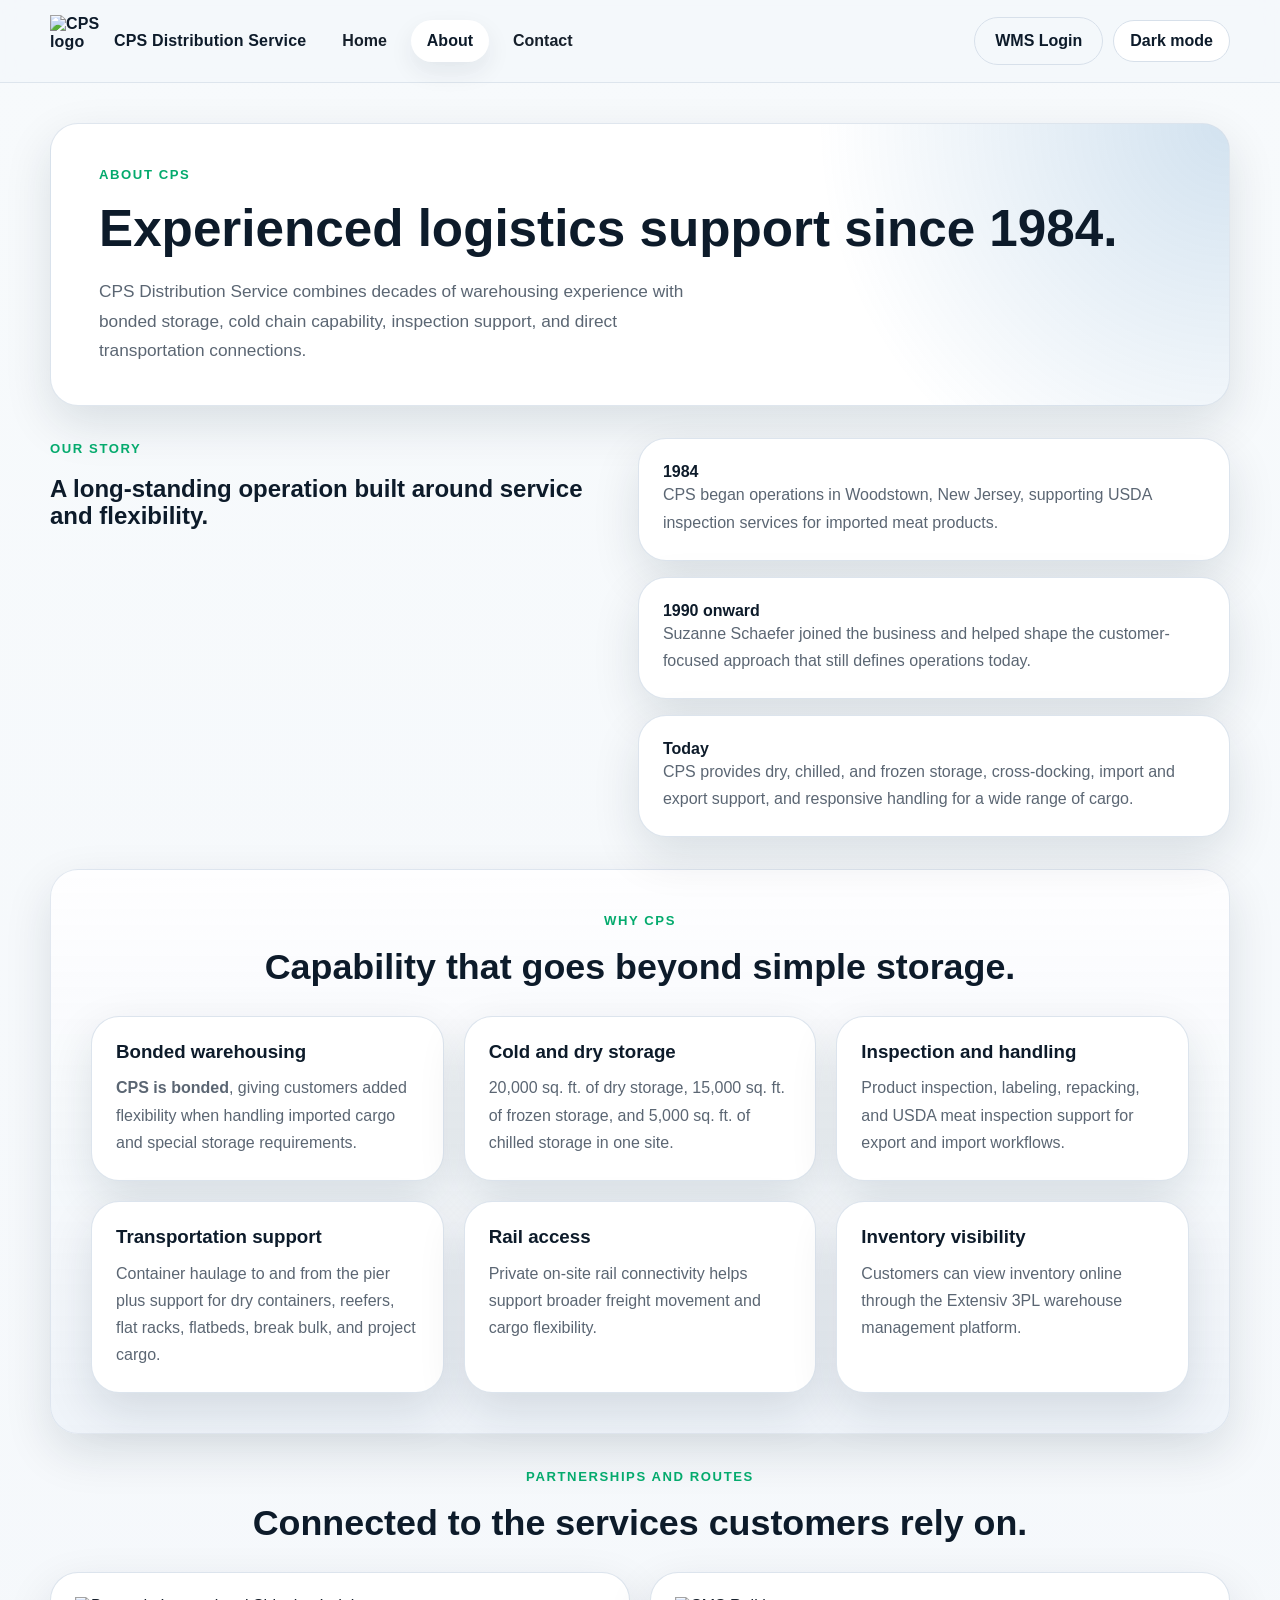
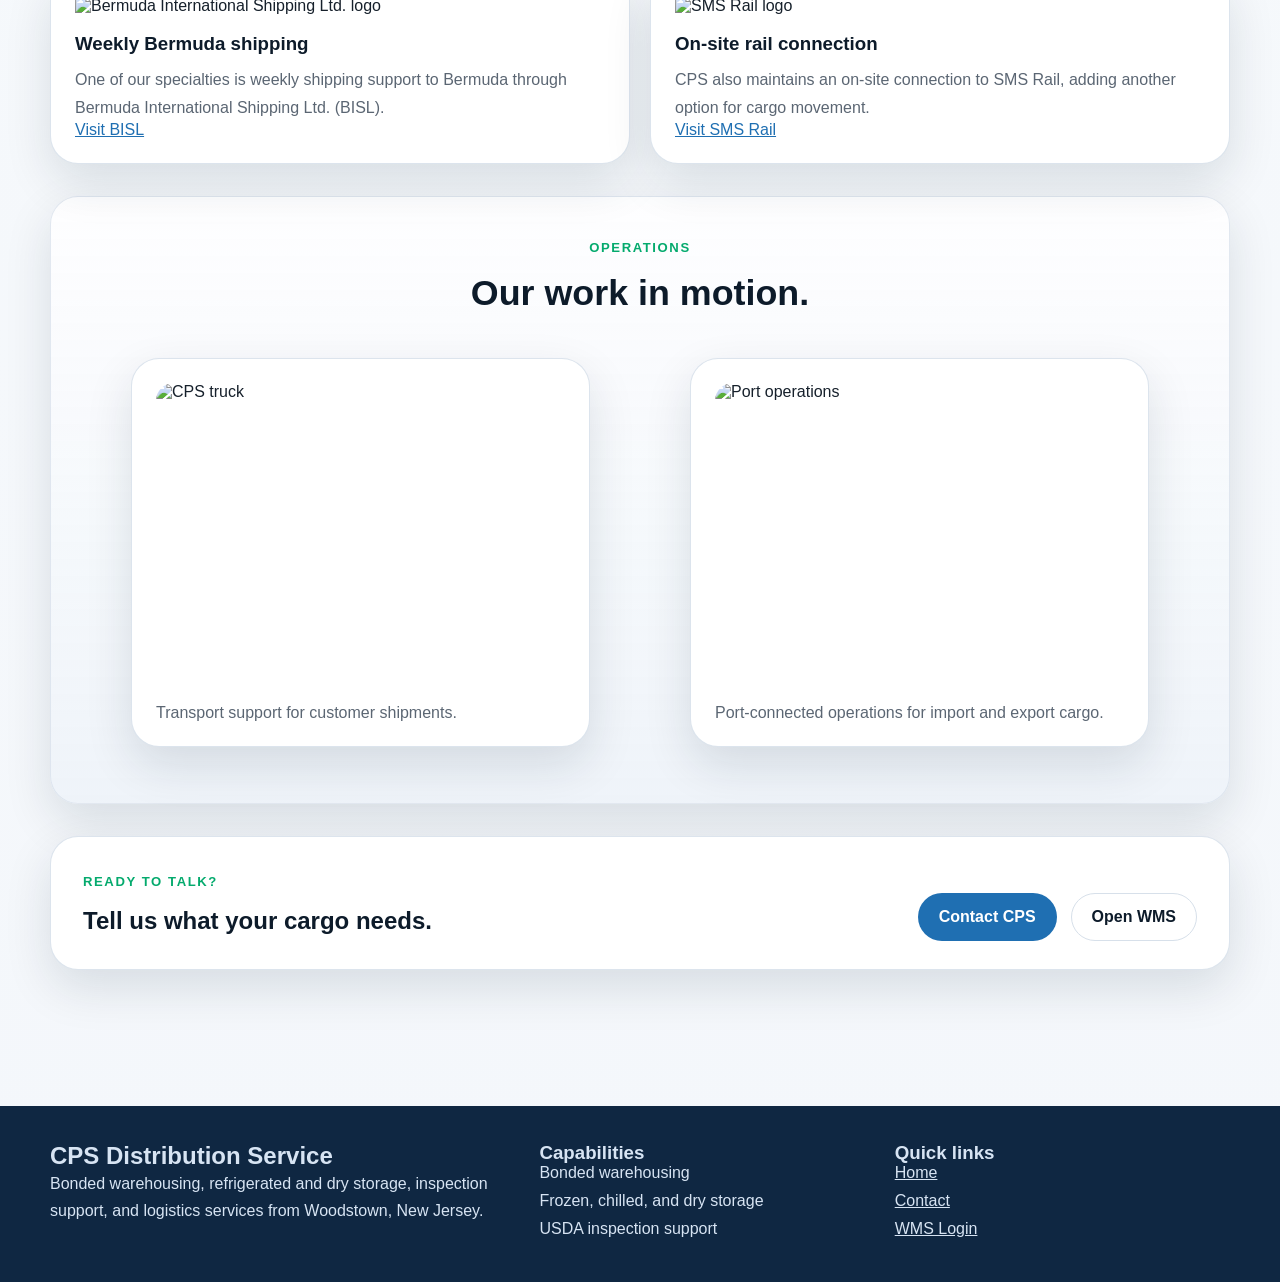
==== commit 9e7eaa22: "Add mobile hamburger menu Co-authored-by: Copilot <223556219+Copilot@users.noreply.github.com>" ====
--- a/about.html
+++ b/about.html
@@ -24,14 +24,21 @@
       <img src="Photos/Trans.png" alt="CPS logo">
       <span>CPS Distribution Service</span>
     </a>
-    <nav class="nav-links" aria-label="Main navigation">
-      <a href="index.html">Home</a>
-      <a class="active" href="about.html">About</a>
-      <a href="contact.html">Contact</a>
-    </nav>
-    <div class="nav-actions">
-      <a class="button button-secondary nav-button" href="https://app.extensiv.com/">WMS Login</a>
-      <button class="theme-toggle" id="themeToggle" type="button" aria-label="Toggle color theme">Dark mode</button>
+    <button class="menu-toggle" id="menuToggle" type="button" aria-expanded="false" aria-controls="siteMenu" aria-label="Open navigation menu">
+      <span></span>
+      <span></span>
+      <span></span>
+    </button>
+    <div class="nav-menu" id="siteMenu">
+      <nav class="nav-links" aria-label="Main navigation">
+        <a href="index.html">Home</a>
+        <a class="active" href="about.html">About</a>
+        <a href="contact.html">Contact</a>
+      </nav>
+      <div class="nav-actions">
+        <a class="button button-secondary nav-button" href="https://app.extensiv.com/">WMS Login</a>
+        <button class="theme-toggle" id="themeToggle" type="button" aria-label="Toggle color theme">Dark mode</button>
+      </div>
     </div>
   </div>
 </header>
--- a/mystyle.css
+++ b/mystyle.css
@@ -107,6 +107,14 @@
   padding: 14px 0;
 }
 
+.nav-menu {
+  display: flex;
+  align-items: center;
+  gap: 20px;
+  flex: 1;
+  justify-content: space-between;
+}
+
 .nav-brand {
   display: inline-flex;
   align-items: center;
@@ -121,6 +129,45 @@
   width: 52px;
   height: 52px;
   object-fit: contain;
+}
+
+.menu-toggle {
+  display: none;
+  width: 52px;
+  height: 52px;
+  padding: 0;
+  border: 1px solid var(--border);
+  border-radius: 16px;
+  background: var(--surface);
+  align-items: center;
+  justify-content: center;
+  flex-direction: column;
+  gap: 5px;
+  cursor: pointer;
+}
+
+.menu-toggle span {
+  width: 20px;
+  height: 2px;
+  border-radius: 999px;
+  background: var(--heading);
+  transition: transform 0.2s ease, opacity 0.2s ease;
+}
+
+.menu-toggle:hover {
+  border-color: var(--primary);
+}
+
+.menu-toggle.is-open span:nth-child(1) {
+  transform: translateY(7px) rotate(45deg);
+}
+
+.menu-toggle.is-open span:nth-child(2) {
+  opacity: 0;
+}
+
+.menu-toggle.is-open span:nth-child(3) {
+  transform: translateY(-7px) rotate(-45deg);
 }
 
 .nav-links {
@@ -629,14 +676,59 @@
 @media screen and (max-width: 840px) {
   .topnav {
     width: min(var(--page-width), calc(100% - 24px));
+    align-items: center;
+    flex-wrap: wrap;
+    gap: 16px;
+  }
+
+  .menu-toggle {
+    display: inline-flex;
+    margin-left: auto;
+  }
+
+  .nav-menu {
+    display: none;
+    width: 100%;
     flex-direction: column;
     align-items: stretch;
-  }
-
-  .nav-brand,
-  .nav-links,
+    gap: 16px;
+    padding: 18px;
+    background: var(--surface);
+    border: 1px solid rgba(215, 224, 234, 0.86);
+    border-radius: 24px;
+    box-shadow: var(--shadow);
+  }
+
+  .nav-menu.is-open {
+    display: flex;
+  }
+
+  .nav-links {
+    flex-direction: column;
+    align-items: stretch;
+  }
+
+  .nav-links a {
+    width: 100%;
+    text-align: center;
+  }
+
   .nav-actions {
-    justify-content: center;
+    flex-direction: column;
+    align-items: stretch;
+  }
+
+  .nav-button,
+  .theme-toggle {
+    width: 100%;
+  }
+
+  .nav-brand {
+    min-width: 0;
+  }
+
+  .nav-brand span {
+    font-size: 0.95rem;
   }
 
   .page-main,
@@ -667,15 +759,36 @@
 }
 
 @media screen and (max-width: 560px) {
-  .nav-links {
-    justify-content: center;
-  }
-
-  .nav-links a,
-  .theme-toggle,
-  .nav-button,
-  .button {
-    width: 100%;
+  .site-header {
+    backdrop-filter: blur(10px);
+  }
+
+  .topnav {
+    width: calc(100% - 20px);
+    min-height: 72px;
+    gap: 12px;
+    padding: 10px 0;
+  }
+
+  .nav-brand img,
+  .menu-toggle {
+    width: 44px;
+    height: 44px;
+  }
+
+  .nav-brand {
+    gap: 10px;
+  }
+
+  .nav-brand span {
+    max-width: 180px;
+    font-size: 0.86rem;
+    line-height: 1.2;
+  }
+
+  .nav-menu {
+    padding: 14px;
+    border-radius: 20px;
   }
 
   .page-main {
@@ -711,4 +824,12 @@
   .gallery-next {
     right: 18px;
   }
-}
+
+  .button-row {
+    flex-direction: column;
+  }
+
+  .button-row .button {
+    width: 100%;
+  }
+}
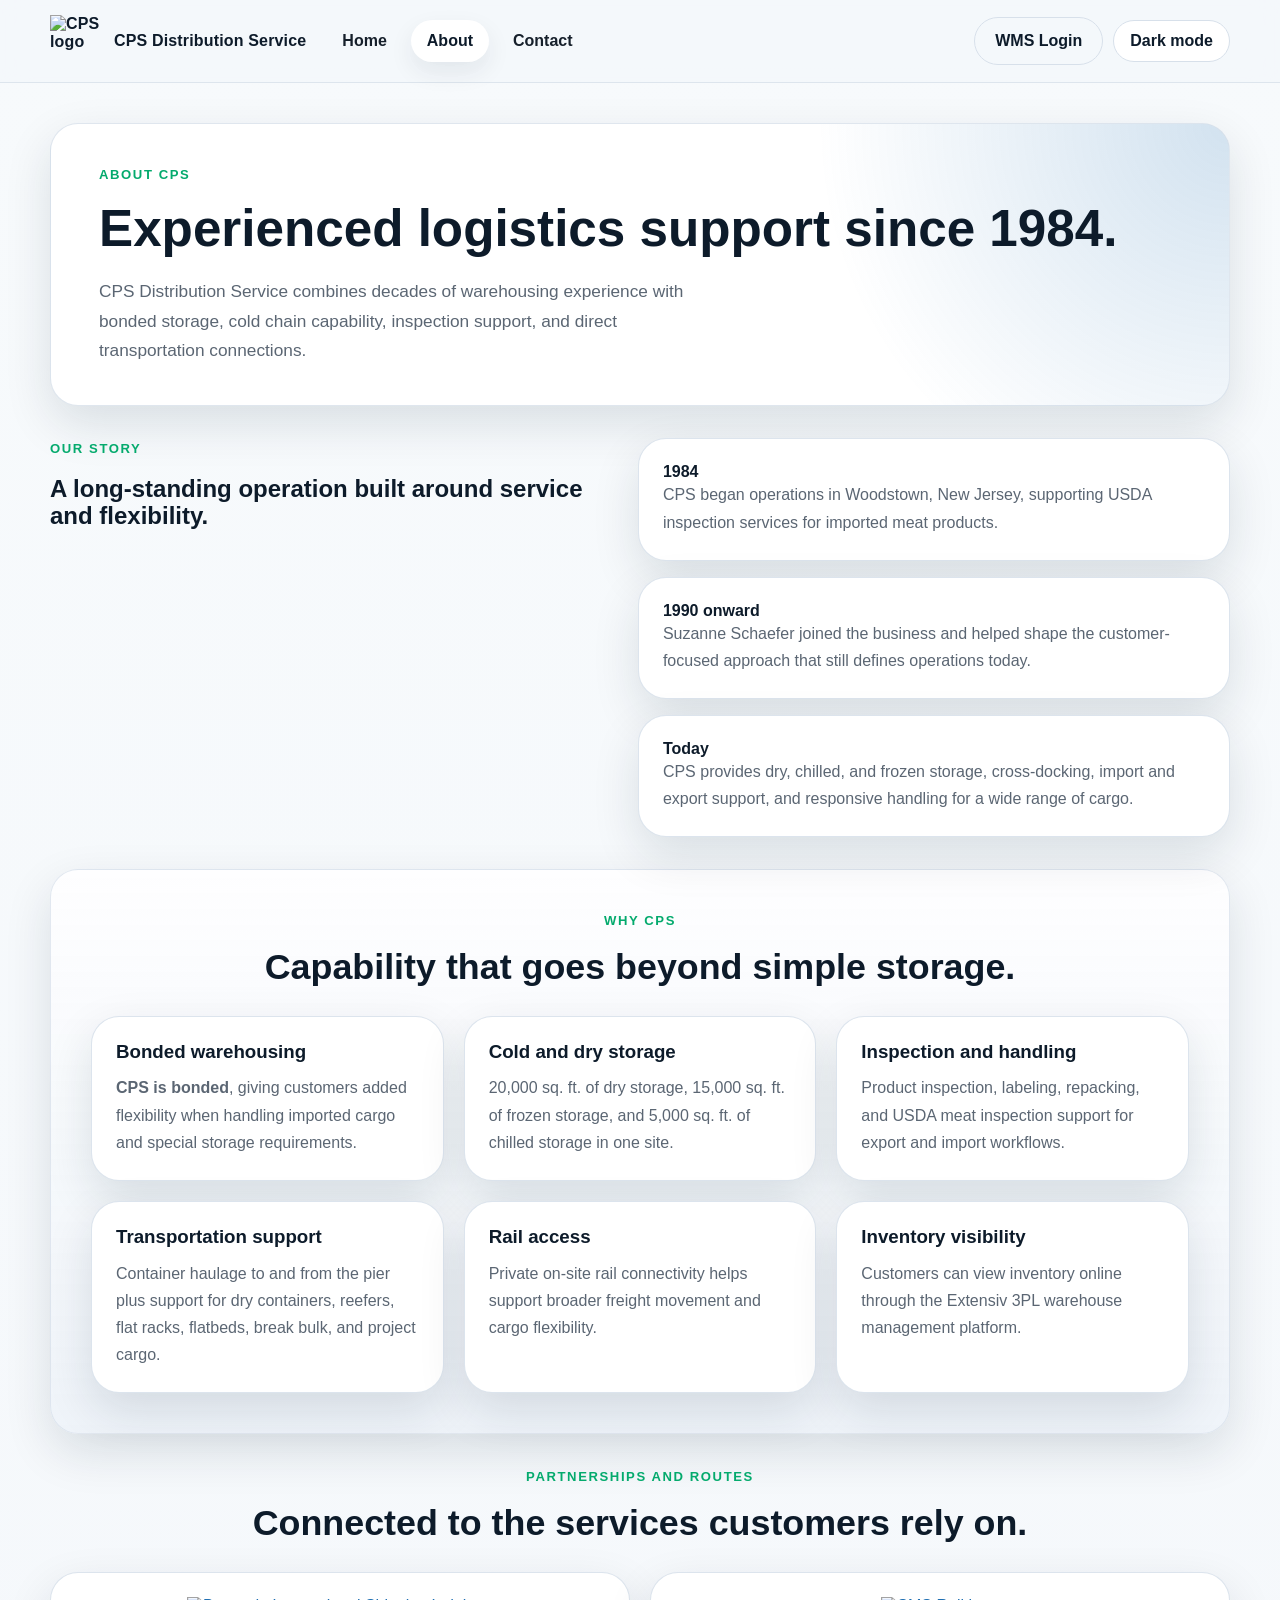
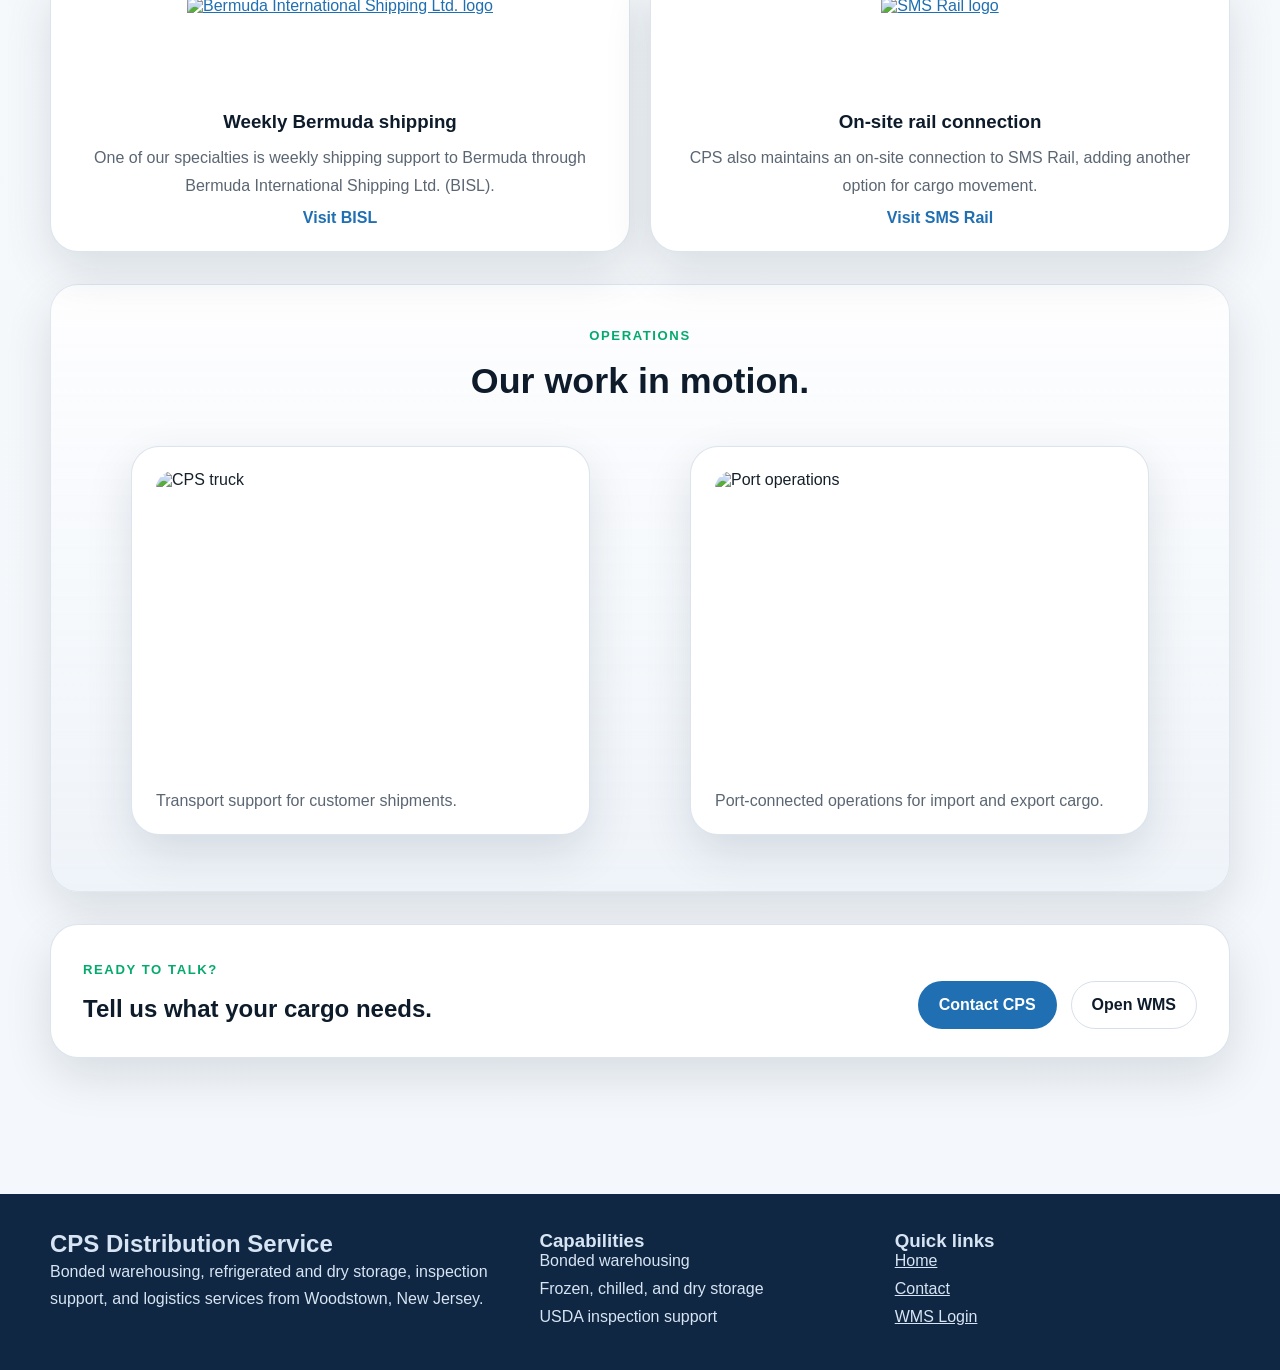
==== commit 98bc8071: "Link about page partner cards Co-authored-by: Copilot <223556219+Copilot@users.noreply.github.com>" ====
--- a/about.html
+++ b/about.html
@@ -115,16 +115,20 @@
     </div>
     <div class="logo-grid">
       <article class="logo-card">
-        <img class="partner-logo" src="Photos/bisl.jpg" alt="Bermuda International Shipping Ltd. logo">
-        <h3>Weekly Bermuda shipping</h3>
+        <a class="partner-link" href="https://bermudaislander.bm/" target="_blank" rel="noopener noreferrer" aria-label="Visit Bermuda International Shipping Ltd. website">
+          <img class="partner-logo" src="Photos/bisl.jpg" alt="Bermuda International Shipping Ltd. logo">
+        </a>
+        <h3><a class="partner-title-link" href="https://bermudaislander.bm/" target="_blank" rel="noopener noreferrer">Weekly Bermuda shipping</a></h3>
         <p>One of our specialties is weekly shipping support to Bermuda through Bermuda International Shipping Ltd. (BISL).</p>
-        <a href="https://bermudaislander.bm/">Visit BISL</a>
+        <a class="partner-cta" href="https://bermudaislander.bm/" target="_blank" rel="noopener noreferrer">Visit BISL</a>
       </article>
       <article class="logo-card">
-        <img class="partner-logo" src="Photos/SMSLogo.png" alt="SMS Rail logo">
-        <h3>On-site rail connection</h3>
+        <a class="partner-link" href="https://smsrail.com/" target="_blank" rel="noopener noreferrer" aria-label="Visit SMS Rail website">
+          <img class="partner-logo" src="Photos/SMSLogo.png" alt="SMS Rail logo">
+        </a>
+        <h3><a class="partner-title-link" href="https://smsrail.com/" target="_blank" rel="noopener noreferrer">On-site rail connection</a></h3>
         <p>CPS also maintains an on-site connection to SMS Rail, adding another option for cargo movement.</p>
-        <a href="https://smsrail.com/">Visit SMS Rail</a>
+        <a class="partner-cta" href="https://smsrail.com/" target="_blank" rel="noopener noreferrer">Visit SMS Rail</a>
       </article>
     </div>
   </section>
--- a/mystyle.css
+++ b/mystyle.css
@@ -475,6 +475,35 @@
   padding: 24px;
 }
 
+.logo-card {
+  display: flex;
+  flex-direction: column;
+  align-items: center;
+  text-align: center;
+}
+
+.partner-link {
+  display: inline-flex;
+  align-items: center;
+  justify-content: center;
+  width: 100%;
+}
+
+.partner-title-link {
+  color: var(--heading);
+  text-decoration: none;
+}
+
+.partner-title-link:hover {
+  color: var(--primary);
+}
+
+.partner-cta {
+  margin-top: 10px;
+  font-weight: 700;
+  text-decoration: none;
+}
+
 .card h3,
 .contact-card h2,
 .logo-card h3 {
@@ -496,8 +525,12 @@
 .partner-logo {
   max-height: 96px;
   width: auto;
+  min-height: 96px;
   margin-bottom: 18px;
+  margin-left: auto;
+  margin-right: auto;
   object-fit: contain;
+  object-position: center;
 }
 
 .about-photo {
@@ -540,6 +573,7 @@
 
 .gallery-slide figcaption {
   margin-top: 14px;
+  padding: 0 22px 18px;
   color: var(--text-muted);
 }
 
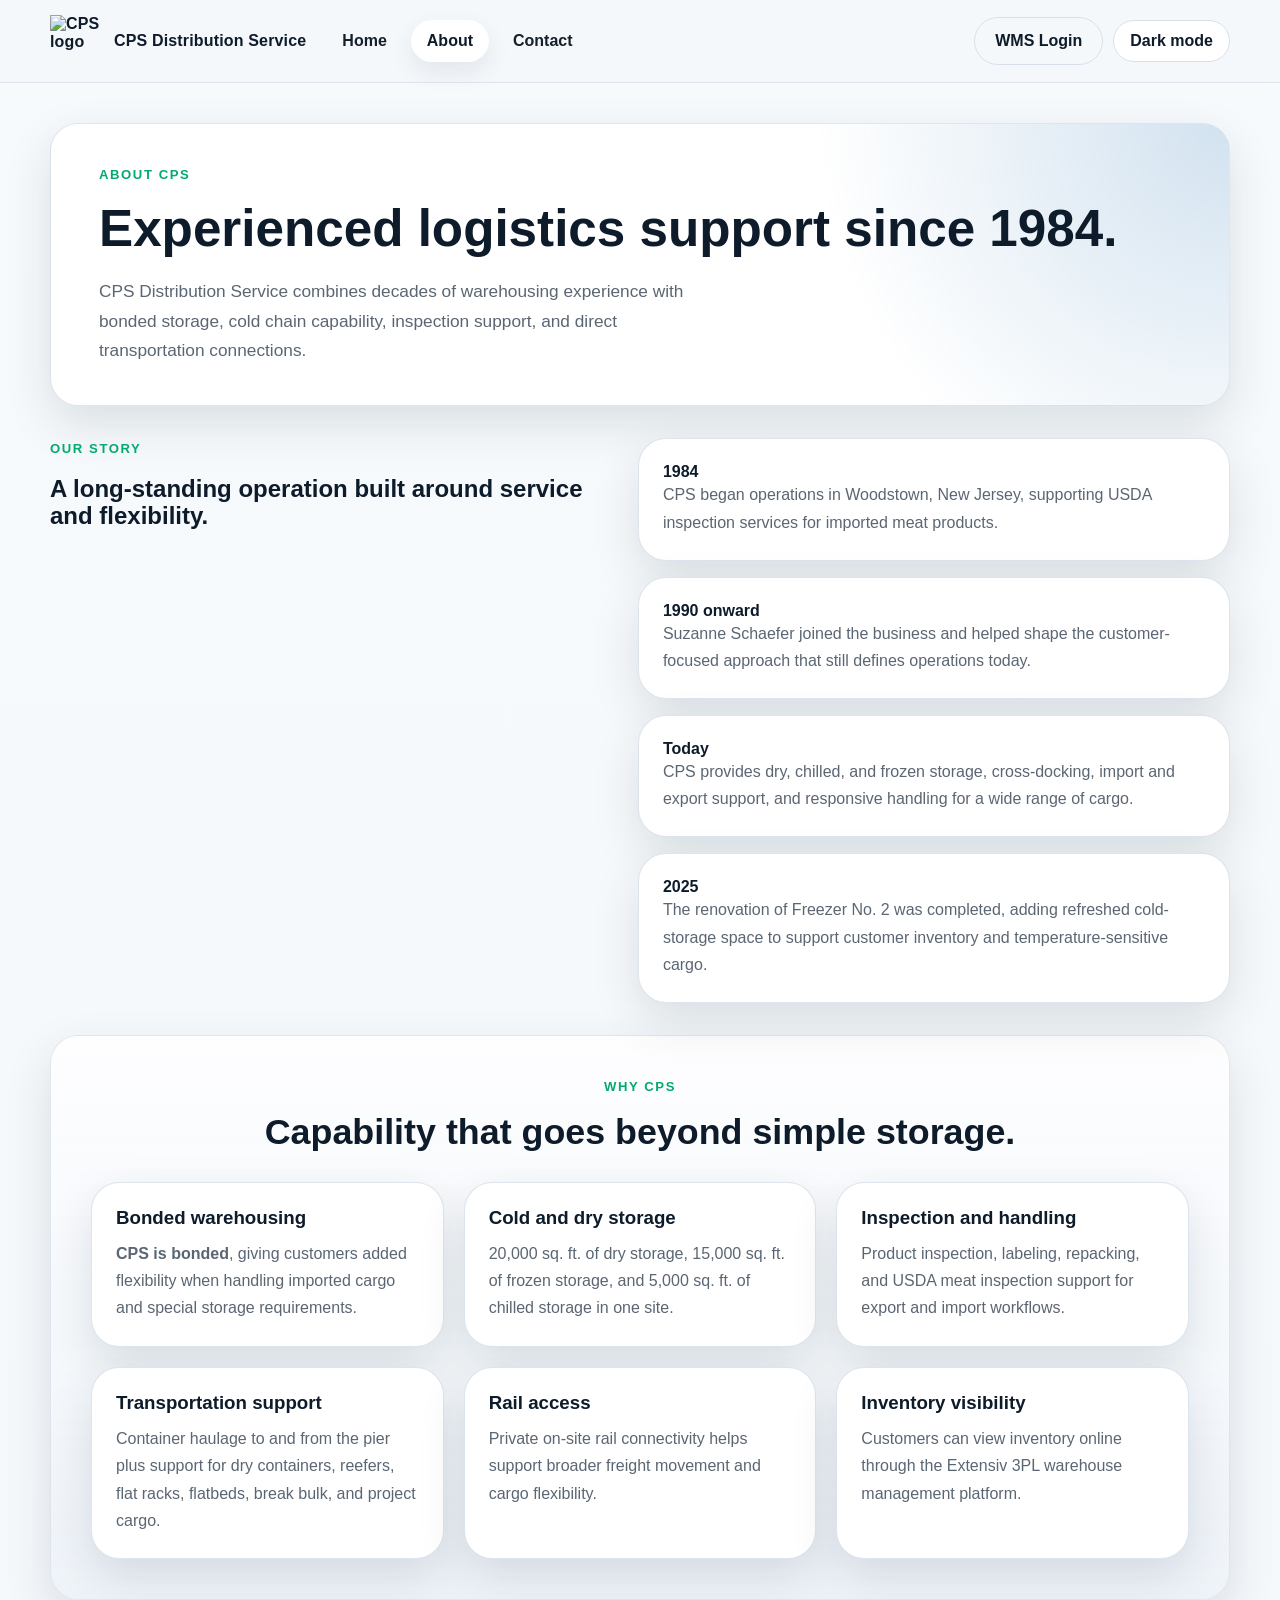
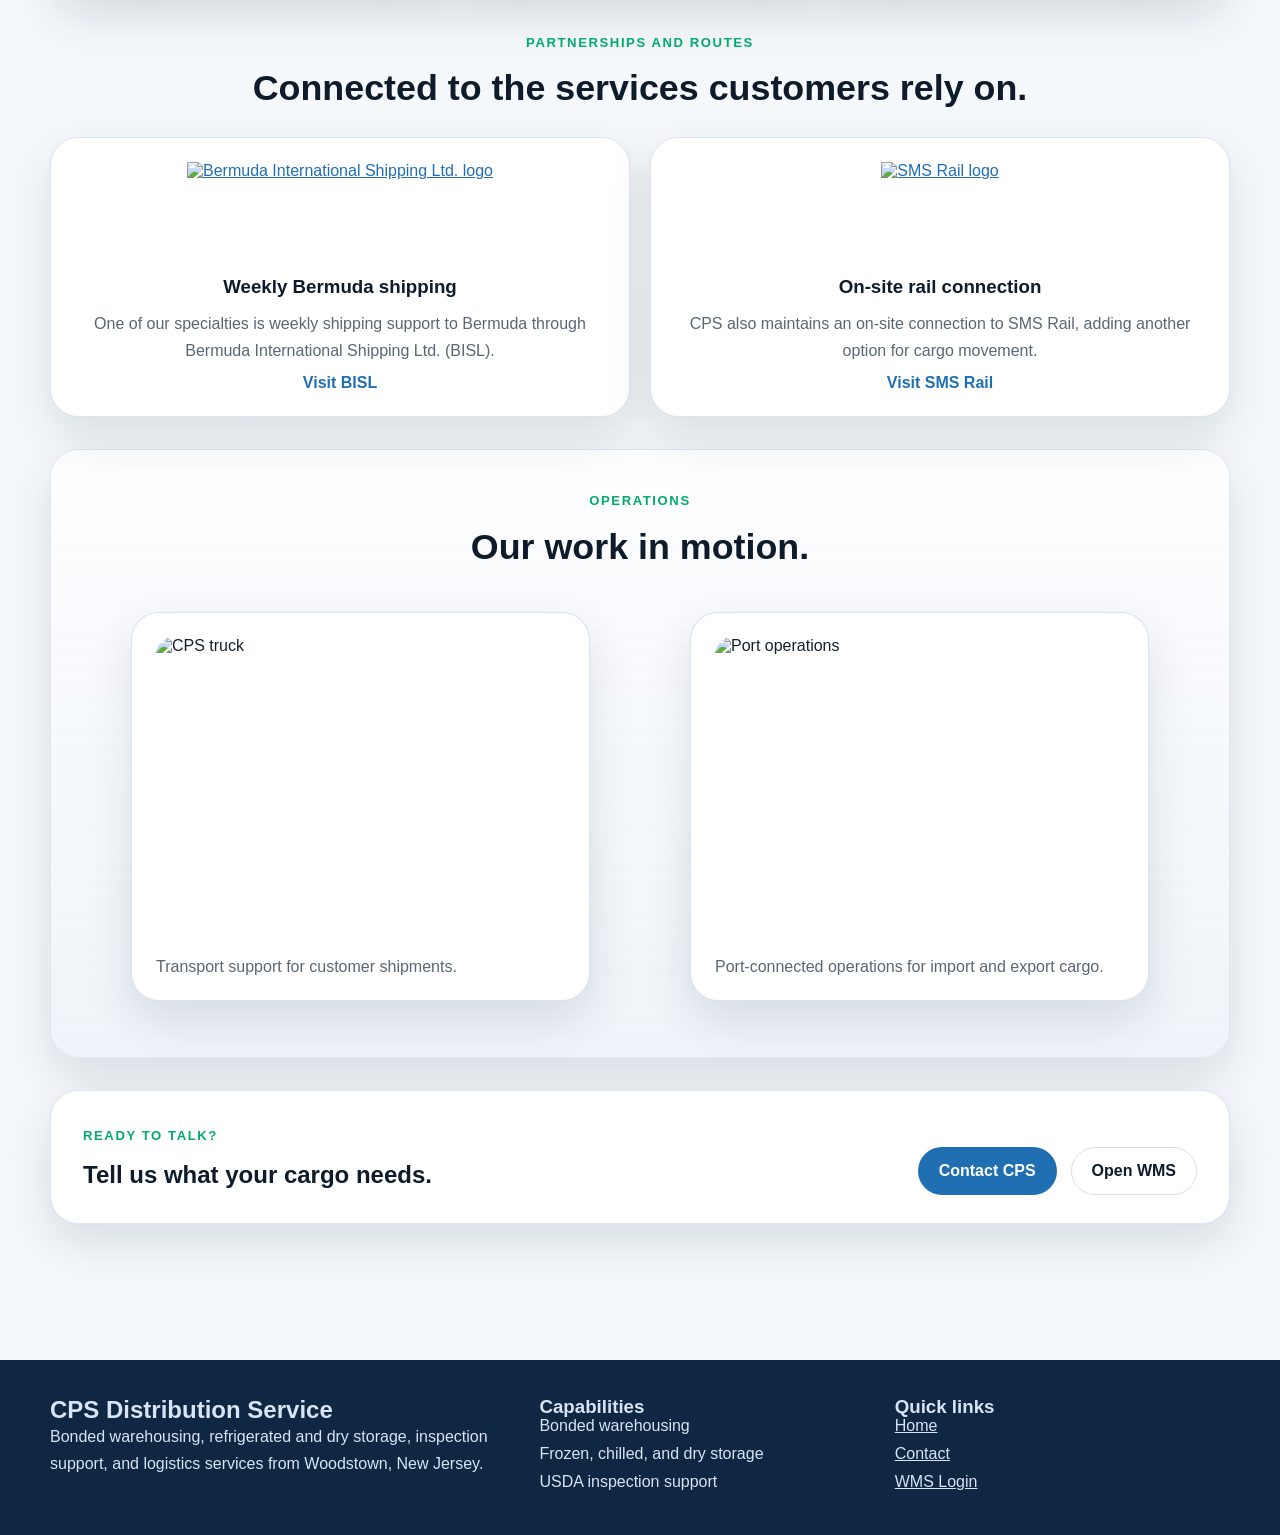
==== commit 9e9877a7: "Add freezer renovation photo to gallery Co-authored-by: Copilot <223556219+Copilot@users.noreply.git" ====
--- a/about.html
+++ b/about.html
@@ -14,6 +14,8 @@
 <meta name="viewport" content="width=device-width, initial-scale=1">
 <title>About CPS Distribution Service</title>
 <meta name="description" content="Learn about CPS Distribution Service, our bonded warehousing capabilities, cold storage, rail access, and shipping partnerships.">
+<link rel="icon" type="image/png" href="Photos/Trans.png">
+<link rel="apple-touch-icon" href="Photos/Trans.png">
 <link rel="stylesheet" href="mystyle.css">
 </head>
 
@@ -71,6 +73,10 @@
           <strong>Today</strong>
           <p>CPS provides dry, chilled, and frozen storage, cross-docking, import and export support, and responsive handling for a wide range of cargo.</p>
         </article>
+        <article class="info-card">
+          <strong>2025</strong>
+          <p>The renovation of Freezer No. 2 was completed, adding refreshed cold-storage space to support customer inventory and temperature-sensitive cargo.</p>
+        </article>
       </div>
     </div>
   </section>
--- a/mystyle.css
+++ b/mystyle.css
@@ -553,6 +553,7 @@
   position: relative;
   overflow: hidden;
   border-radius: 22px;
+  background: var(--surface);
 }
 
 .gallery-slide {
@@ -567,7 +568,8 @@
 .gallery-slide img {
   width: 100%;
   aspect-ratio: 16 / 9;
-  object-fit: cover;
+  object-fit: contain;
+  background: var(--surface-muted);
   border-radius: 22px;
 }
 
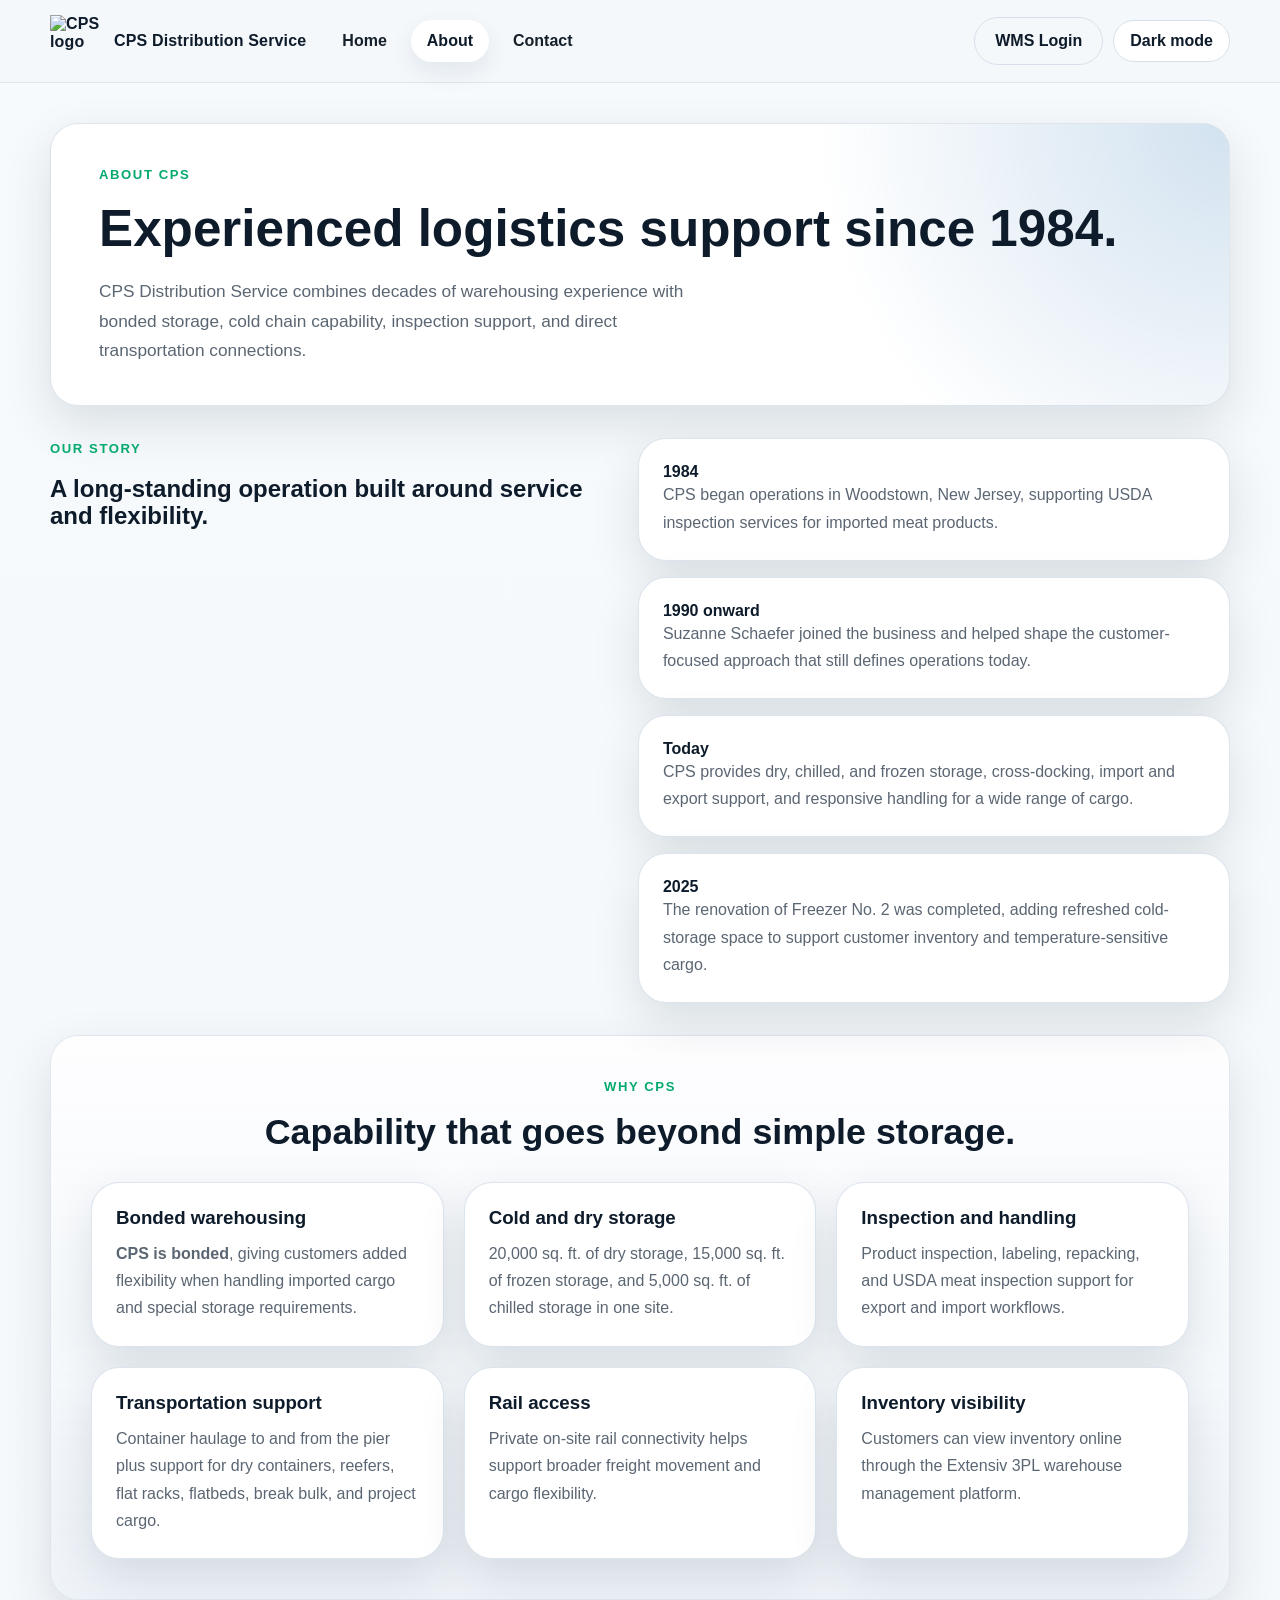
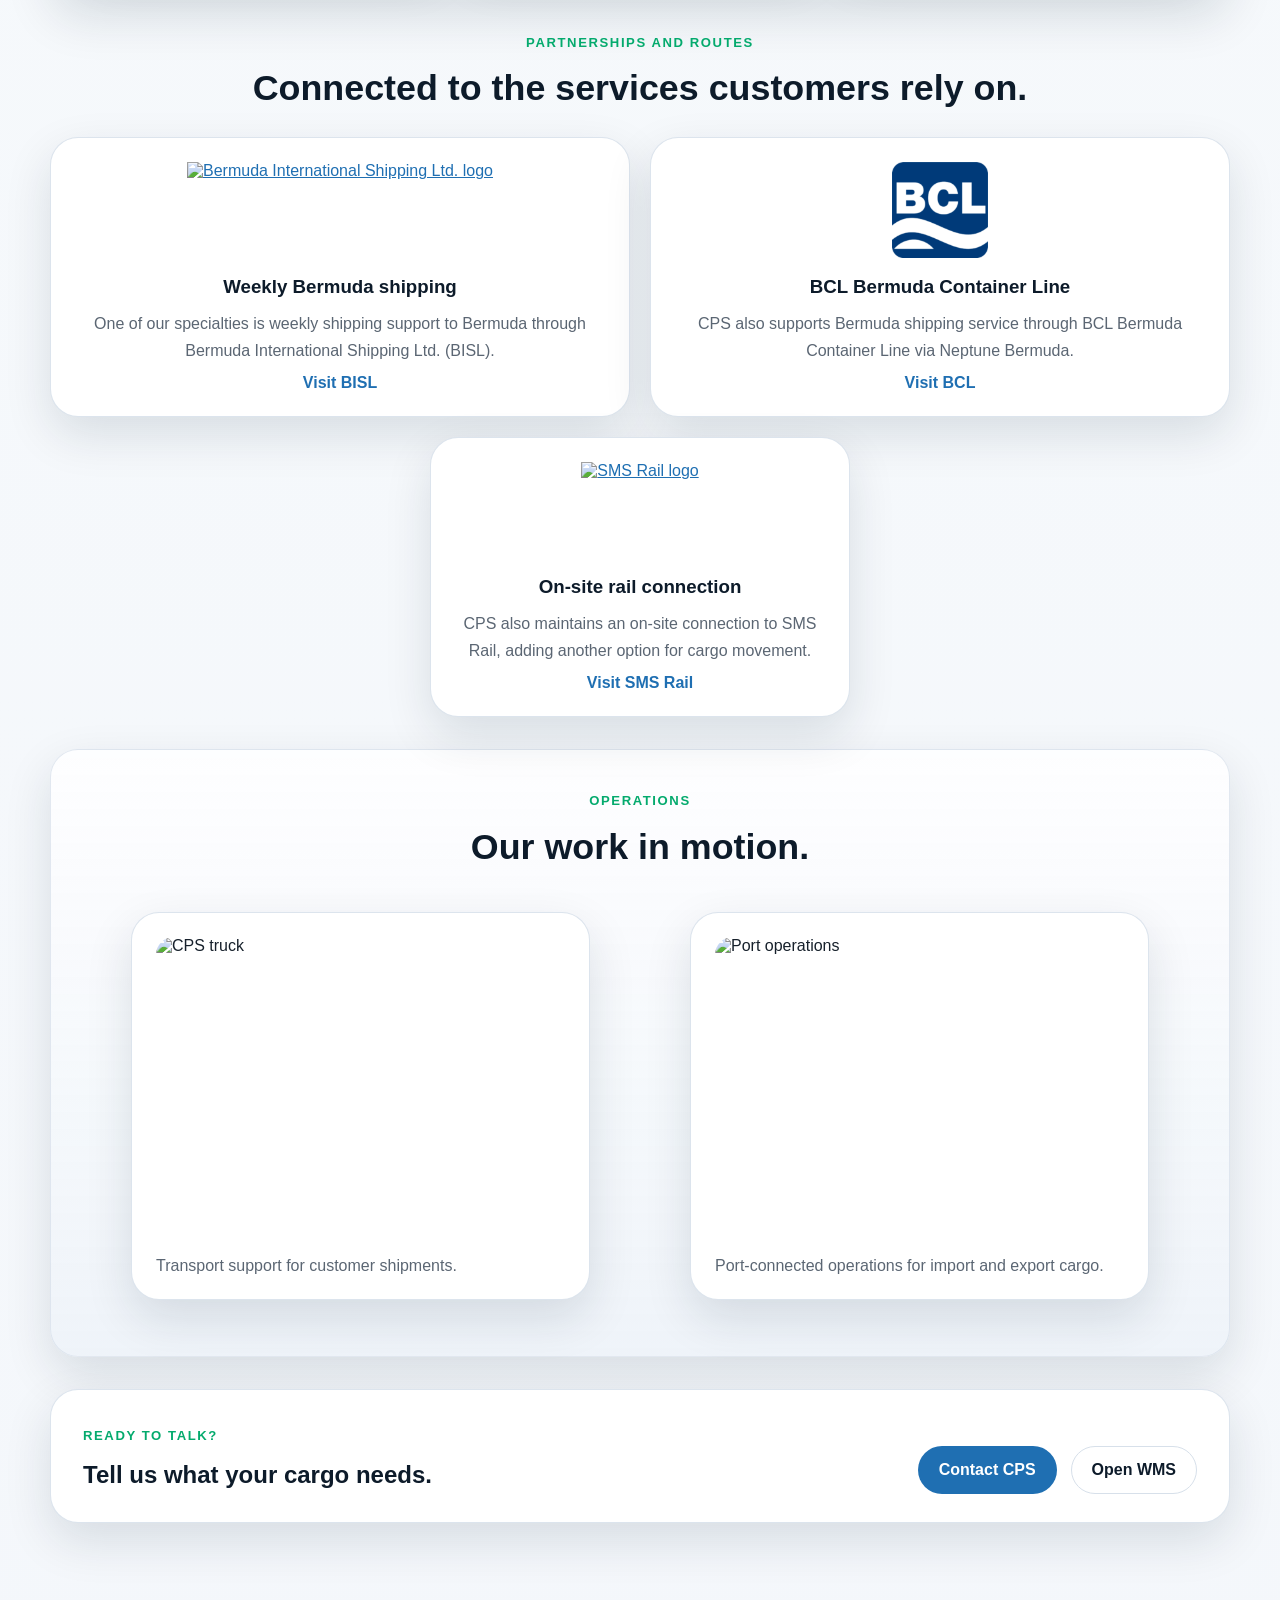
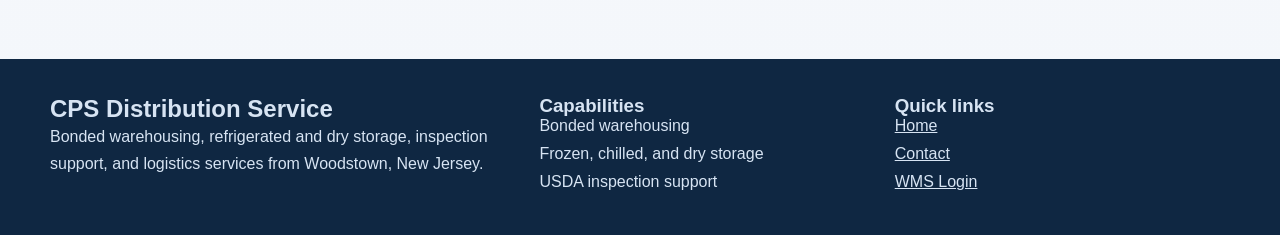
==== commit 95b092b4: "Add BCL shipping partner to about page Co-authored-by: Copilot <223556219+Copilot@users.noreply.gith" ====
--- a/about.html
+++ b/about.html
@@ -129,6 +129,14 @@
         <a class="partner-cta" href="https://bermudaislander.bm/" target="_blank" rel="noopener noreferrer">Visit BISL</a>
       </article>
       <article class="logo-card">
+        <a class="partner-link" href="https://neptunebermuda.com/" target="_blank" rel="noopener noreferrer" aria-label="Visit BCL Bermuda Container Line website">
+          <img class="partner-logo" src="Photos/BCL-logo.png" alt="BCL Bermuda Container Line logo">
+        </a>
+        <h3><a class="partner-title-link" href="https://neptunebermuda.com/" target="_blank" rel="noopener noreferrer">BCL Bermuda Container Line</a></h3>
+        <p>CPS also supports Bermuda shipping service through BCL Bermuda Container Line via Neptune Bermuda.</p>
+        <a class="partner-cta" href="https://neptunebermuda.com/" target="_blank" rel="noopener noreferrer">Visit BCL</a>
+      </article>
+      <article class="logo-card">
         <a class="partner-link" href="https://smsrail.com/" target="_blank" rel="noopener noreferrer" aria-label="Visit SMS Rail website">
           <img class="partner-logo" src="Photos/SMSLogo.png" alt="SMS Rail logo">
         </a>
--- a/mystyle.css
+++ b/mystyle.css
@@ -465,6 +465,12 @@
   grid-template-columns: repeat(2, minmax(0, 1fr));
 }
 
+.logo-grid > .logo-card:last-child:nth-child(odd) {
+  grid-column: 1 / -1;
+  width: min(100%, 420px);
+  justify-self: center;
+}
+
 .trust-item,
 .card,
 .stat-card,
